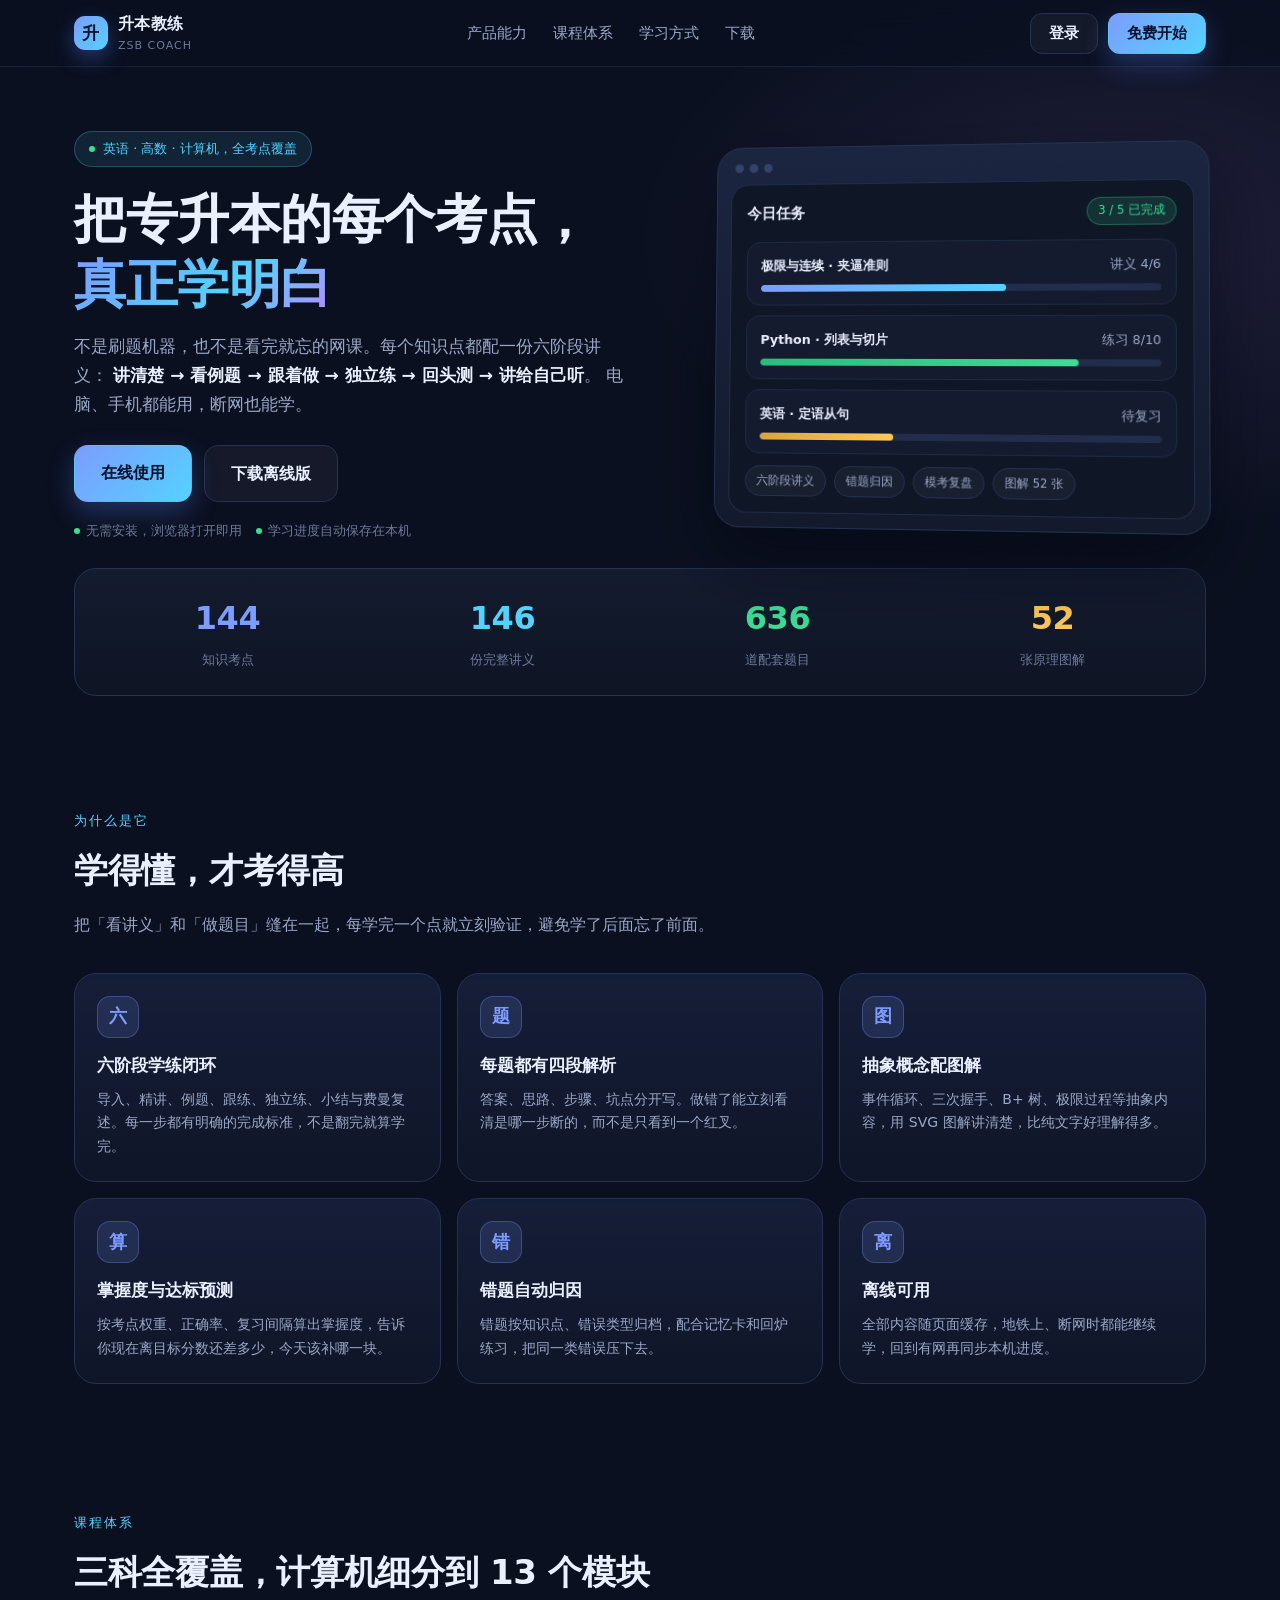
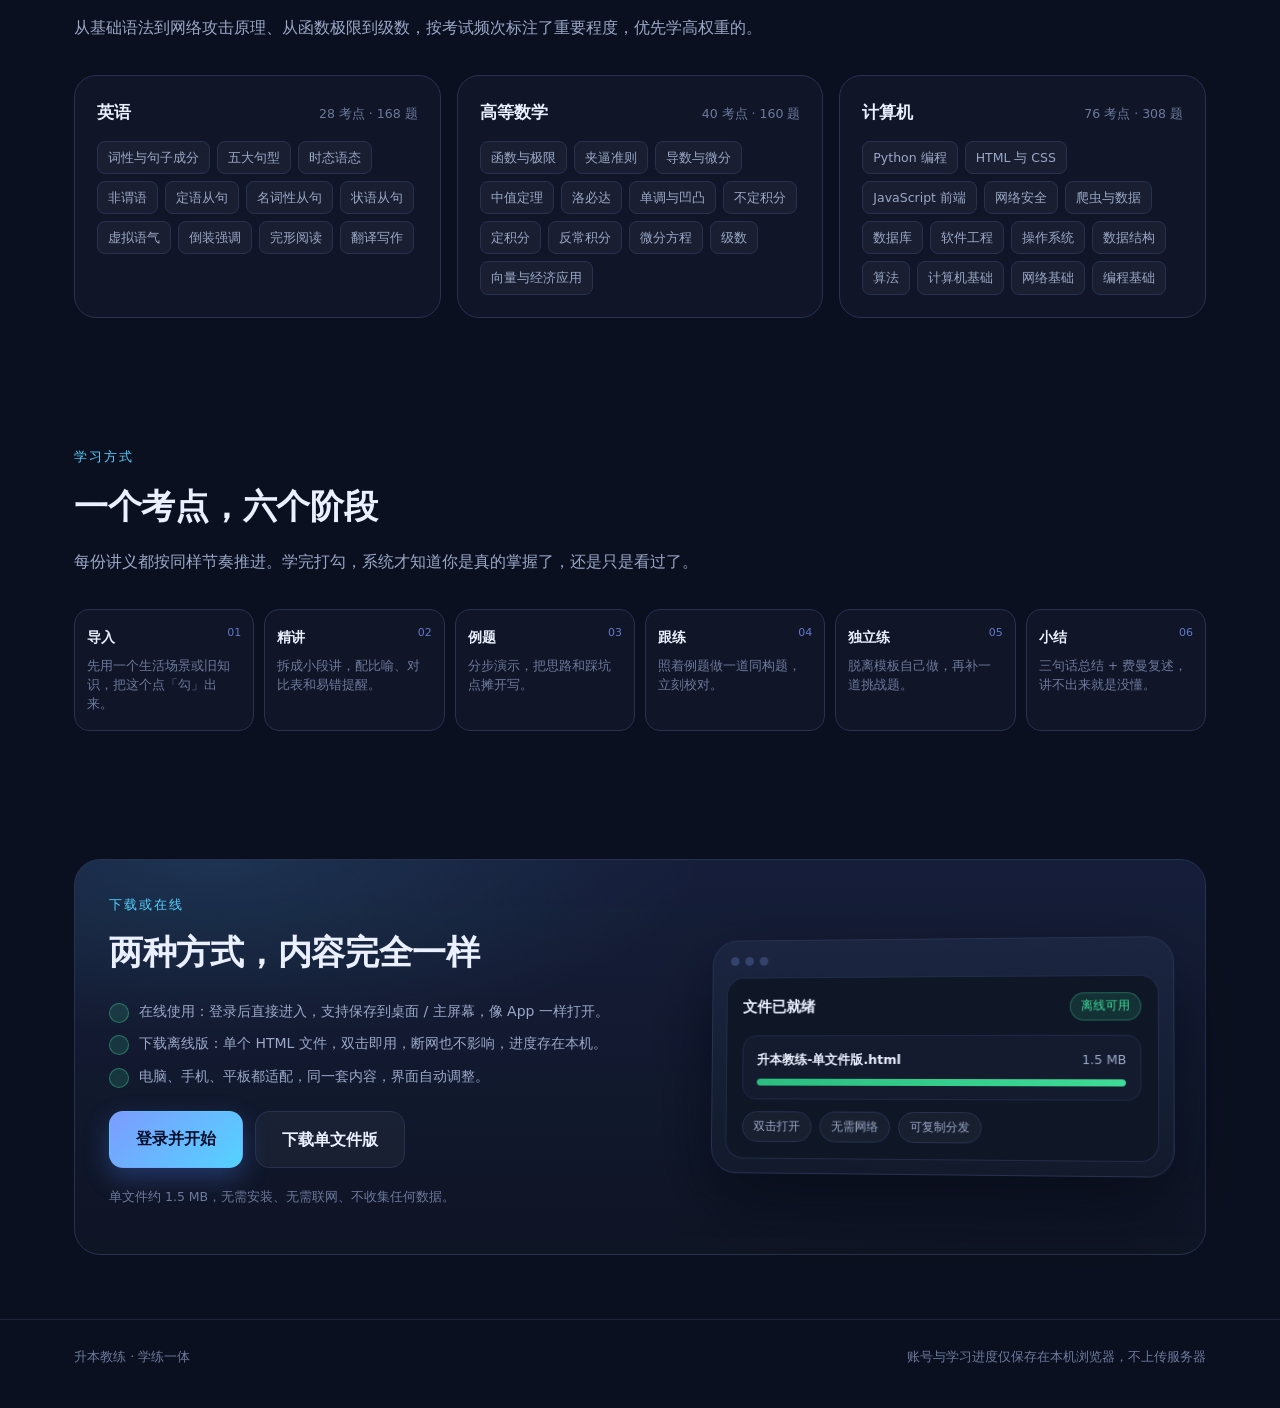
==== index.html @ 7de82401 "fix: 学习数据按账号隔离；下载按钮改为 Blob 下载并带反馈" ====
<!doctype html>
<html lang="zh-CN">
<head>
  <meta charset="utf-8" />
  <meta name="viewport" content="width=device-width, initial-scale=1, viewport-fit=cover" />
  <meta name="theme-color" content="#0b1020" />
  <meta name="description" content="升本教练：专升本学练一体在线学习平台。144 个考点、146 份六阶段讲义、636 道题、52 张图解，支持电脑与手机，可在线使用或下载离线版。" />
  <title>升本教练 · 专升本学练一体</title>
  <link rel="icon" href="icon.svg" type="image/svg+xml" />
  <link rel="apple-touch-icon" href="icon.svg" />
  <style>
    :root {
      --bg: #0b1020;
      --panel: #141b2e;
      --panel-2: #182140;
      --line: #263250;
      --text: #eaf0ff;
      --dim: #9aa8c7;
      --faint: #6c7a9c;
      --accent: #7c9cff;
      --accent-2: #54d2ff;
      --green: #3ddc97;
      --amber: #ffc857;
      --purple: #b28dff;
      --r-lg: 22px;
      --r-md: 15px;
      --r-sm: 10px;
      --font: "PingFang SC", "Microsoft YaHei", "Noto Sans SC", system-ui, -apple-system, sans-serif;
    }
    * { box-sizing: border-box; }
    html, body { margin: 0; padding: 0; }
    body {
      background:
        radial-gradient(1100px 560px at 50% -15%, rgba(84, 132, 255, .20), transparent 70%),
        radial-gradient(700px 420px at 88% 8%, rgba(178, 141, 255, .12), transparent 70%),
        var(--bg);
      color: var(--text);
      font-family: var(--font);
      font-size: 16px;
      line-height: 1.7;
      min-height: 100vh;
      overflow-x: hidden;
      -webkit-font-smoothing: antialiased;
    }
    a { color: inherit; text-decoration: none; }
    button { font-family: inherit; color: inherit; cursor: pointer; }
    ::selection { background: rgba(124, 156, 255, .35); }

    .shell { width: 100%; max-width: 1180px; margin: 0 auto; padding: 0 24px; }

    /* ---------- 导航 ---------- */
    .nav {
      position: sticky; top: 0; z-index: 30;
      backdrop-filter: blur(14px);
      background: rgba(11, 16, 32, .72);
      border-bottom: 1px solid rgba(38, 50, 80, .55);
    }
    .nav-inner { display: flex; align-items: center; justify-content: space-between; height: 66px; gap: 16px; }
    .brand { display: flex; align-items: center; gap: 10px; font-weight: 800; letter-spacing: .3px; }
    .brand-mark {
      width: 34px; height: 34px; border-radius: 11px; display: grid; place-items: center;
      background: linear-gradient(135deg, var(--accent), var(--accent-2));
      color: #06102a; font-weight: 900; font-size: 17px;
      box-shadow: 0 8px 20px rgba(84, 132, 255, .35);
    }
    .brand-text small { display: block; font-size: 11px; color: var(--faint); font-weight: 500; letter-spacing: 1px; }
    .nav-links { display: flex; gap: 26px; font-size: 14.5px; color: var(--dim); }
    .nav-links a:hover { color: var(--text); }
    .nav-actions { display: flex; align-items: center; gap: 10px; }

    .btn {
      display: inline-flex; align-items: center; justify-content: center; gap: 8px;
      border-radius: 12px; border: 1px solid transparent;
      padding: 10px 18px; font-size: 14.5px; font-weight: 600;
      transition: transform .15s ease, box-shadow .2s ease, background .2s ease, border-color .2s ease;
      white-space: nowrap;
    }
    .btn:active { transform: translateY(1px); }
    .btn-primary {
      background: linear-gradient(135deg, var(--accent), var(--accent-2));
      color: #06102a; box-shadow: 0 10px 26px rgba(84, 132, 255, .30);
    }
    .btn-primary:hover { box-shadow: 0 14px 32px rgba(84, 132, 255, .42); }
    .btn-ghost { background: rgba(255, 255, 255, .04); border-color: var(--line); color: var(--text); }
    .btn-ghost:hover { background: rgba(255, 255, 255, .08); border-color: #33436b; }
    .btn-lg { padding: 14px 26px; font-size: 16px; border-radius: 14px; }
    .btn-block { width: 100%; }

    /* ---------- Hero ---------- */
    .hero { padding: 64px 0 40px; }
    .hero-grid {
      display: grid; grid-template-columns: 1.08fr .92fr; gap: 52px; align-items: center;
    }
    .tag {
      display: inline-flex; align-items: center; gap: 8px;
      padding: 6px 14px; border-radius: 999px; font-size: 13px;
      color: var(--accent-2); background: rgba(84, 210, 255, .10);
      border: 1px solid rgba(84, 210, 255, .26);
    }
    h1 {
      margin: 20px 0 16px; font-size: clamp(30px, 4.4vw, 52px); line-height: 1.24;
      letter-spacing: -.5px; font-weight: 900;
    }
    h1 em {
      font-style: normal;
      background: linear-gradient(135deg, var(--accent), var(--accent-2) 60%, var(--purple));
      -webkit-background-clip: text; background-clip: text; color: transparent;
    }
    .lead { margin: 0 0 26px; color: var(--dim); font-size: 17px; max-width: 560px; }
    .lead b { color: var(--text); }
    .hero-cta { display: flex; flex-wrap: wrap; gap: 12px; margin-bottom: 18px; }
    .hero-note { font-size: 13px; color: var(--faint); display: flex; flex-wrap: wrap; gap: 14px; }
    .hero-note span { display: inline-flex; align-items: center; gap: 6px; }
    .dot { width: 6px; height: 6px; border-radius: 50%; background: var(--green); display: inline-block; }

    /* ---------- 设备预览 ---------- */
    .device {
      border-radius: 26px;
      background: linear-gradient(180deg, #1b2540, #131a2c);
      border: 1px solid var(--line);
      padding: 14px; box-shadow: 0 30px 70px rgba(3, 7, 18, .62);
      transform: perspective(1200px) rotateY(-6deg) rotateX(2deg);
    }
    .device-bar { display: flex; gap: 6px; padding: 2px 4px 12px; }
    .device-bar i { width: 9px; height: 9px; border-radius: 50%; background: #33436b; display: block; }
    .device-body {
      background: #0f1626; border-radius: 18px; padding: 16px;
      border: 1px solid rgba(38, 50, 80, .8);
    }
    .mock-head { display: flex; justify-content: space-between; align-items: center; margin-bottom: 14px; }
    .mock-head b { font-size: 15px; }
    .pill {
      font-size: 11.5px; padding: 3px 10px; border-radius: 999px;
      background: rgba(61, 220, 151, .14); color: var(--green);
      border: 1px solid rgba(61, 220, 151, .3);
    }
    .mock-card {
      background: var(--panel); border: 1px solid var(--line-soft, #1e2a45);
      border-radius: 14px; padding: 13px 14px; margin-bottom: 10px;
    }
    .mock-card .row { display: flex; justify-content: space-between; font-size: 12.5px; color: var(--dim); margin-bottom: 8px; }
    .mock-card .row b { color: var(--text); font-size: 13px; }
    .bar { height: 7px; border-radius: 99px; background: rgba(124, 156, 255, .14); overflow: hidden; }
    .bar i { display: block; height: 100%; border-radius: 99px; background: linear-gradient(90deg, var(--accent), var(--accent-2)); }
    .bar.green i { background: linear-gradient(90deg, #2bbd7e, var(--green)); }
    .bar.amber i { background: linear-gradient(90deg, #d9a53c, var(--amber)); }
    .mock-chips { display: flex; gap: 8px; margin-top: 12px; flex-wrap: wrap; }
    .chip {
      font-size: 11.5px; color: var(--dim); padding: 5px 11px; border-radius: 999px;
      background: rgba(255, 255, 255, .04); border: 1px solid var(--line);
    }

    /* ---------- 数据条 ---------- */
    .stats {
      display: grid; grid-template-columns: repeat(4, 1fr); gap: 14px;
      margin: 26px 0 10px; padding: 22px; border-radius: var(--r-lg);
      background: linear-gradient(180deg, rgba(21, 29, 49, .85), rgba(16, 23, 39, .6));
      border: 1px solid var(--line);
    }
    .stat { text-align: center; }
    .stat b { display: block; font-size: clamp(22px, 3vw, 32px); font-weight: 900; letter-spacing: -.5px; }
    .stat span { font-size: 13px; color: var(--faint); }
    .stat:nth-child(1) b { color: var(--accent); }
    .stat:nth-child(2) b { color: var(--accent-2); }
    .stat:nth-child(3) b { color: var(--green); }
    .stat:nth-child(4) b { color: var(--amber); }

    /* ---------- 通用区块 ---------- */
    section.block { padding: 64px 0; }
    .sec-head { max-width: 720px; margin-bottom: 34px; }
    .sec-eyebrow { font-size: 13px; letter-spacing: 2px; color: var(--accent-2); text-transform: uppercase; }
    h2 { margin: 10px 0 12px; font-size: clamp(23px, 3vw, 34px); font-weight: 850; letter-spacing: -.3px; }
    .sec-head p { margin: 0; color: var(--dim); }

    .cards { display: grid; grid-template-columns: repeat(3, 1fr); gap: 16px; }
    .card {
      background: linear-gradient(180deg, rgba(24, 33, 64, .78), rgba(18, 25, 44, .6));
      border: 1px solid var(--line); border-radius: var(--r-lg); padding: 22px;
      transition: transform .18s ease, border-color .18s ease;
    }
    .card:hover { transform: translateY(-3px); border-color: #34456f; }
    .card-ico {
      width: 42px; height: 42px; border-radius: 13px; display: grid; place-items: center;
      margin-bottom: 14px; font-size: 18px; font-weight: 900;
      background: rgba(124, 156, 255, .14); color: var(--accent);
      border: 1px solid rgba(124, 156, 255, .3);
    }
    .card h3 { margin: 0 0 8px; font-size: 16.5px; }
    .card p { margin: 0; font-size: 14px; color: var(--dim); }

    /* ---------- 课程 ---------- */
    .subject-grid { display: grid; grid-template-columns: repeat(3, 1fr); gap: 16px; }
    .subject {
      border: 1px solid var(--line); border-radius: var(--r-lg); padding: 22px;
      background: rgba(20, 27, 46, .62);
    }
    .subject-top { display: flex; align-items: baseline; justify-content: space-between; margin-bottom: 14px; }
    .subject-top h3 { margin: 0; font-size: 17px; }
    .subject-top span { font-size: 12.5px; color: var(--faint); }
    .mods { display: flex; flex-wrap: wrap; gap: 7px; }
    .mod {
      font-size: 12.5px; padding: 5px 10px; border-radius: 8px;
      background: rgba(255, 255, 255, .04); border: 1px solid var(--line); color: var(--dim);
    }

    /* ---------- 六阶段 ---------- */
    .flow { display: grid; grid-template-columns: repeat(6, 1fr); gap: 10px; }
    .step {
      border: 1px solid var(--line); border-radius: var(--r-md); padding: 16px 12px;
      background: rgba(20, 27, 46, .55); position: relative;
    }
    .step b { display: block; font-size: 14px; margin-bottom: 6px; }
    .step span { font-size: 12.5px; color: var(--faint); line-height: 1.55; display: block; }
    .step i {
      position: absolute; top: 14px; right: 12px; font-style: normal;
      font-size: 11px; color: var(--accent); opacity: .75;
    }

    /* ---------- 下载 ---------- */
    .download-box {
      display: grid; grid-template-columns: 1.1fr .9fr; gap: 28px; align-items: center;
      border: 1px solid var(--line); border-radius: 26px; padding: 34px;
      background:
        radial-gradient(700px 260px at 12% 0%, rgba(84, 210, 255, .12), transparent 70%),
        linear-gradient(180deg, rgba(24, 33, 64, .8), rgba(16, 23, 39, .65));
    }
    .download-box h2 { margin-top: 8px; }
    .dl-list { margin: 18px 0 22px; padding: 0; list-style: none; }
    .dl-list li { display: flex; gap: 10px; font-size: 14px; color: var(--dim); margin-bottom: 9px; }
    .dl-list li::before {
      content: ""; flex: 0 0 auto; width: 18px; height: 18px; margin-top: 3px; border-radius: 50%;
      background: rgba(61, 220, 151, .15); border: 1px solid rgba(61, 220, 151, .4);
    }
    .dl-meta { font-size: 12.5px; color: var(--faint); }

    footer {
      border-top: 1px solid rgba(38, 50, 80, .6); padding: 26px 0 40px;
      color: var(--faint); font-size: 13px;
      display: flex; justify-content: space-between; flex-wrap: wrap; gap: 10px;
    }

    /* ---------- 登录弹层 ---------- */
    .modal {
      position: fixed; inset: 0; z-index: 60; display: grid; place-items: center;
      padding: 20px; background: rgba(4, 8, 18, .72); backdrop-filter: blur(6px);
    }
    .modal[hidden] { display: none; }
    .dialog {
      width: 100%; max-width: 400px; border-radius: 22px; padding: 26px;
      background: linear-gradient(180deg, #182140, #121a2e);
      border: 1px solid var(--line); box-shadow: 0 30px 80px rgba(0, 0, 0, .55);
      animation: pop .18s ease-out;
    }
    @keyframes pop { from { transform: translateY(10px) scale(.98); opacity: 0; } }
    .dialog h3 { margin: 0 0 4px; font-size: 19px; }
    .dialog p.sub { margin: 0 0 18px; font-size: 13px; color: var(--faint); }
    .tabs { display: flex; gap: 6px; margin-bottom: 18px; background: rgba(255, 255, 255, .04); padding: 4px; border-radius: 12px; }
    .tabs button {
      flex: 1; border: 0; background: transparent; padding: 9px; border-radius: 9px;
      font-size: 14px; font-weight: 600; color: var(--dim);
    }
    .tabs button.on { background: rgba(124, 156, 255, .18); color: var(--text); }
    .field { margin-bottom: 13px; }
    .field label { display: block; font-size: 12.5px; color: var(--dim); margin-bottom: 6px; }
    .field input {
      width: 100%; padding: 11px 13px; border-radius: 11px; font-size: 14.5px;
      background: rgba(9, 14, 27, .8); border: 1px solid var(--line); color: var(--text);
      outline: none; transition: border-color .15s ease;
    }
    .field input:focus { border-color: var(--accent); }
    .field input::placeholder { color: #4d5a78; }
    .hint { font-size: 12px; color: var(--red, #ff6b7a); min-height: 18px; margin: 2px 0 10px; }
    .hint.ok { color: var(--green); }
    .dialog .close {
      position: absolute; top: 14px; right: 14px; width: 32px; height: 32px;
      border-radius: 50%; border: 1px solid var(--line); background: rgba(255, 255, 255, .04);
      color: var(--dim); font-size: 15px; line-height: 1;
    }
    .dialog-wrap { position: relative; }
    .auth-user { display: flex; align-items: center; gap: 10px; font-size: 14px; color: var(--dim); }
    .avatar {
      width: 32px; height: 32px; border-radius: 50%; display: grid; place-items: center;
      background: linear-gradient(135deg, var(--accent), var(--accent-2));
      color: #06102a; font-weight: 800; font-size: 14px;
    }

    /* ---------- 响应式 ---------- */
    @media (max-width: 980px) {
      .hero-grid { grid-template-columns: 1fr; gap: 36px; }
      .device { transform: none; max-width: 460px; }
      .cards, .subject-grid { grid-template-columns: 1fr 1fr; }
      .flow { grid-template-columns: repeat(3, 1fr); }
      .download-box { grid-template-columns: 1fr; padding: 26px; }
    }
    @media (max-width: 720px) {
      .shell { padding: 0 18px; }
      .nav-links { display: none; }
      .hero { padding: 40px 0 26px; }
      .stats { grid-template-columns: 1fr 1fr; gap: 18px 10px; padding: 18px; }
      .cards, .subject-grid { grid-template-columns: 1fr; }
      .flow { grid-template-columns: 1fr 1fr; }
      .hero-cta .btn { flex: 1 1 100%; }
      footer { flex-direction: column; }
      section.block { padding: 44px 0; }
    }
    @media (prefers-reduced-motion: reduce) {
      * { animation: none !important; transition: none !important; }
    }
  </style>
</head>
<body>

<header class="nav">
  <div class="shell nav-inner">
    <a class="brand" href="./">
      <span class="brand-mark">升</span>
      <span class="brand-text">升本教练<small>ZSB COACH</small></span>
    </a>
    <nav class="nav-links">
      <a href="#features">产品能力</a>
      <a href="#courses">课程体系</a>
      <a href="#flow">学习方式</a>
      <a href="#download">下载</a>
    </nav>
    <div class="nav-actions" id="navActions">
      <button class="btn btn-ghost" type="button" data-open-auth="login">登录</button>
      <button class="btn btn-primary" type="button" data-cta="start">免费开始</button>
    </div>
  </div>
</header>

<main>
  <section class="hero">
    <div class="shell hero-grid">
      <div>
        <span class="tag"><span class="dot"></span>英语 · 高数 · 计算机，全考点覆盖</span>
        <h1>把专升本的每个考点，<br /><em>真正学明白</em></h1>
        <p class="lead">
          不是刷题机器，也不是看完就忘的网课。每个知识点都配一份六阶段讲义：
          <b>讲清楚 → 看例题 → 跟着做 → 独立练 → 回头测 → 讲给自己听</b>。
          电脑、手机都能用，断网也能学。
        </p>
        <div class="hero-cta">
          <button class="btn btn-primary btn-lg" type="button" data-cta="start">在线使用</button>
          <a class="btn btn-ghost btn-lg" href="升本教练-单文件版.html" download data-download="升本教练-单文件版.html">下载离线版</a>
        </div>
        <div class="hero-note">
          <span><i class="dot"></i>无需安装，浏览器打开即用</span>
          <span><i class="dot"></i>学习进度自动保存在本机</span>
        </div>
      </div>

      <div class="device" aria-hidden="true">
        <div class="device-bar"><i></i><i></i><i></i></div>
        <div class="device-body">
          <div class="mock-head">
            <b>今日任务</b>
            <span class="pill">3 / 5 已完成</span>
          </div>
          <div class="mock-card">
            <div class="row"><b>极限与连续 · 夹逼准则</b><span>讲义 4/6</span></div>
            <div class="bar"><i style="width:62%"></i></div>
          </div>
          <div class="mock-card">
            <div class="row"><b>Python · 列表与切片</b><span>练习 8/10</span></div>
            <div class="bar green"><i style="width:80%"></i></div>
          </div>
          <div class="mock-card">
            <div class="row"><b>英语 · 定语从句</b><span>待复习</span></div>
            <div class="bar amber"><i style="width:34%"></i></div>
          </div>
          <div class="mock-chips">
            <span class="chip">六阶段讲义</span>
            <span class="chip">错题归因</span>
            <span class="chip">模考复盘</span>
            <span class="chip">图解 52 张</span>
          </div>
        </div>
      </div>
    </div>

    <div class="shell">
      <div class="stats">
        <div class="stat"><b>144</b><span>知识考点</span></div>
        <div class="stat"><b>146</b><span>份完整讲义</span></div>
        <div class="stat"><b>636</b><span>道配套题目</span></div>
        <div class="stat"><b>52</b><span>张原理图解</span></div>
      </div>
    </div>
  </section>

  <section class="block" id="features">
    <div class="shell">
      <div class="sec-head">
        <div class="sec-eyebrow">为什么是它</div>
        <h2>学得懂，才考得高</h2>
        <p>把「看讲义」和「做题目」缝在一起，每学完一个点就立刻验证，避免学了后面忘了前面。</p>
      </div>
      <div class="cards">
        <article class="card">
          <div class="card-ico">六</div>
          <h3>六阶段学练闭环</h3>
          <p>导入、精讲、例题、跟练、独立练、小结与费曼复述。每一步都有明确的完成标准，不是翻完就算学完。</p>
        </article>
        <article class="card">
          <div class="card-ico">题</div>
          <h3>每题都有四段解析</h3>
          <p>答案、思路、步骤、坑点分开写。做错了能立刻看清是哪一步断的，而不是只看到一个红叉。</p>
        </article>
        <article class="card">
          <div class="card-ico">图</div>
          <h3>抽象概念配图解</h3>
          <p>事件循环、三次握手、B+ 树、极限过程等抽象内容，用 SVG 图解讲清楚，比纯文字好理解得多。</p>
        </article>
        <article class="card">
          <div class="card-ico">算</div>
          <h3>掌握度与达标预测</h3>
          <p>按考点权重、正确率、复习间隔算出掌握度，告诉你现在离目标分数还差多少，今天该补哪一块。</p>
        </article>
        <article class="card">
          <div class="card-ico">错</div>
          <h3>错题自动归因</h3>
          <p>错题按知识点、错误类型归档，配合记忆卡和回炉练习，把同一类错误压下去。</p>
        </article>
        <article class="card">
          <div class="card-ico">离</div>
          <h3>离线可用</h3>
          <p>全部内容随页面缓存，地铁上、断网时都能继续学，回到有网再同步本机进度。</p>
        </article>
      </div>
    </div>
  </section>

  <section class="block" id="courses">
    <div class="shell">
      <div class="sec-head">
        <div class="sec-eyebrow">课程体系</div>
        <h2>三科全覆盖，计算机细分到 13 个模块</h2>
        <p>从基础语法到网络攻击原理、从函数极限到级数，按考试频次标注了重要程度，优先学高权重的。</p>
      </div>
      <div class="subject-grid">
        <article class="subject">
          <div class="subject-top"><h3>英语</h3><span>28 考点 · 168 题</span></div>
          <div class="mods">
            <span class="mod">词性与句子成分</span><span class="mod">五大句型</span>
            <span class="mod">时态语态</span><span class="mod">非谓语</span>
            <span class="mod">定语从句</span><span class="mod">名词性从句</span>
            <span class="mod">状语从句</span><span class="mod">虚拟语气</span>
            <span class="mod">倒装强调</span><span class="mod">完形阅读</span>
            <span class="mod">翻译写作</span>
          </div>
        </article>
        <article class="subject">
          <div class="subject-top"><h3>高等数学</h3><span>40 考点 · 160 题</span></div>
          <div class="mods">
            <span class="mod">函数与极限</span><span class="mod">夹逼准则</span>
            <span class="mod">导数与微分</span><span class="mod">中值定理</span>
            <span class="mod">洛必达</span><span class="mod">单调与凹凸</span>
            <span class="mod">不定积分</span><span class="mod">定积分</span>
            <span class="mod">反常积分</span><span class="mod">微分方程</span>
            <span class="mod">级数</span><span class="mod">向量与经济应用</span>
          </div>
        </article>
        <article class="subject">
          <div class="subject-top"><h3>计算机</h3><span>76 考点 · 308 题</span></div>
          <div class="mods">
            <span class="mod">Python 编程</span><span class="mod">HTML 与 CSS</span>
            <span class="mod">JavaScript 前端</span><span class="mod">网络安全</span>
            <span class="mod">爬虫与数据</span><span class="mod">数据库</span>
            <span class="mod">软件工程</span><span class="mod">操作系统</span>
            <span class="mod">数据结构</span><span class="mod">算法</span>
            <span class="mod">计算机基础</span><span class="mod">网络基础</span>
            <span class="mod">编程基础</span>
          </div>
        </article>
      </div>
    </div>
  </section>

  <section class="block" id="flow">
    <div class="shell">
      <div class="sec-head">
        <div class="sec-eyebrow">学习方式</div>
        <h2>一个考点，六个阶段</h2>
        <p>每份讲义都按同样节奏推进。学完打勾，系统才知道你是真的掌握了，还是只是看过了。</p>
      </div>
      <div class="flow">
        <div class="step"><i>01</i><b>导入</b><span>先用一个生活场景或旧知识，把这个点「勾」出来。</span></div>
        <div class="step"><i>02</i><b>精讲</b><span>拆成小段讲，配比喻、对比表和易错提醒。</span></div>
        <div class="step"><i>03</i><b>例题</b><span>分步演示，把思路和踩坑点摊开写。</span></div>
        <div class="step"><i>04</i><b>跟练</b><span>照着例题做一道同构题，立刻校对。</span></div>
        <div class="step"><i>05</i><b>独立练</b><span>脱离模板自己做，再补一道挑战题。</span></div>
        <div class="step"><i>06</i><b>小结</b><span>三句话总结 + 费曼复述，讲不出来就是没懂。</span></div>
      </div>
    </div>
  </section>

  <section class="block" id="download">
    <div class="shell">
      <div class="download-box">
        <div>
          <div class="sec-eyebrow">下载或在线</div>
          <h2>两种方式，内容完全一样</h2>
          <ul class="dl-list">
            <li>在线使用：登录后直接进入，支持保存到桌面 / 主屏幕，像 App 一样打开。</li>
            <li>下载离线版：单个 HTML 文件，双击即用，断网也不影响，进度存在本机。</li>
            <li>电脑、手机、平板都适配，同一套内容，界面自动调整。</li>
          </ul>
          <div class="hero-cta">
            <button class="btn btn-primary btn-lg" type="button" data-cta="start">登录并开始</button>
            <a class="btn btn-ghost btn-lg" href="升本教练-单文件版.html" download data-download="升本教练-单文件版.html">下载单文件版</a>
          </div>
          <p class="dl-meta">单文件约 1.5 MB，无需安装、无需联网、不收集任何数据。</p>
        </div>
        <div class="device" aria-hidden="true">
          <div class="device-bar"><i></i><i></i><i></i></div>
          <div class="device-body">
            <div class="mock-head"><b>文件已就绪</b><span class="pill">离线可用</span></div>
            <div class="mock-card">
              <div class="row"><b>升本教练-单文件版.html</b><span>1.5 MB</span></div>
              <div class="bar green"><i style="width:100%"></i></div>
            </div>
            <div class="mock-chips">
              <span class="chip">双击打开</span>
              <span class="chip">无需网络</span>
              <span class="chip">可复制分发</span>
            </div>
          </div>
        </div>
      </div>
    </div>
  </section>
</main>

<footer>
  <div class="shell" style="display:flex;justify-content:space-between;flex-wrap:wrap;gap:10px;width:100%">
    <span>升本教练 · 学练一体</span>
    <span>账号与学习进度仅保存在本机浏览器，不上传服务器</span>
  </div>
</footer>

<div class="modal" id="authModal" hidden>
  <div class="dialog dialog-wrap" role="dialog" aria-modal="true" aria-labelledby="authTitle">
    <button class="close" type="button" data-close-auth aria-label="关闭">×</button>
    <h3 id="authTitle">登录升本教练</h3>
    <p class="sub">账号保存在本机浏览器，换设备需要重新注册。</p>
    <div class="tabs">
      <button type="button" data-tab="login" class="on">登录</button>
      <button type="button" data-tab="register">注册</button>
    </div>
    <form id="authForm" autocomplete="off">
      <div class="field">
        <label for="accUser">用户名</label>
        <input id="accUser" name="user" type="text" placeholder="2-16 个字符" maxlength="16" />
      </div>
      <div class="field">
        <label for="accPass">密码</label>
        <input id="accPass" name="pass" type="password" placeholder="至少 6 位" maxlength="32" />
      </div>
      <div class="field" id="confirmWrap" hidden>
        <label for="accPass2">确认密码</label>
        <input id="accPass2" name="pass2" type="password" placeholder="再输入一次" maxlength="32" />
      </div>
      <div class="hint" id="authHint"></div>
      <button class="btn btn-primary btn-block btn-lg" type="submit" id="authSubmit">登录</button>
    </form>
  </div>
</div>

<script>
(function () {
  var ACC_KEY = 'zsb.accounts.v1';
  var SESSION_KEY = 'zsb.session.v1';
  var modal = document.getElementById('authModal');
  var form = document.getElementById('authForm');
  var hint = document.getElementById('authHint');
  var confirmWrap = document.getElementById('confirmWrap');
  var submitBtn = document.getElementById('authSubmit');
  var tabButtons = document.querySelectorAll('[data-tab]');
  var mode = 'login';
  var pendingStart = false;

  function readJSON(key, fallback) {
    try { return JSON.parse(localStorage.getItem(key) || 'null') || fallback; }
    catch (e) { return fallback; }
  }
  function writeJSON(key, value) {
    try { localStorage.setItem(key, JSON.stringify(value)); } catch (e) {}
  }
  function sha(text) {
    if (!window.crypto || !window.crypto.subtle) return Promise.resolve('plain:' + text);
    var buf = new TextEncoder().encode(text);
    return window.crypto.subtle.digest('SHA-256', buf).then(function (d) {
      return Array.prototype.map.call(new Uint8Array(d), function (b) {
        return ('0' + b.toString(16)).slice(-2);
      }).join('');
    });
  }
  function session() { return readJSON(SESSION_KEY, null); }

  function renderNav() {
    var box = document.getElementById('navActions');
    var s = session();
    if (s && s.user) {
      box.innerHTML =
        '<span class="auth-user"><span class="avatar">' + esc(s.user.charAt(0).toUpperCase()) + '</span>' +
        esc(s.user) + '</span>' +
        '<button class="btn btn-ghost" type="button" data-cta="logout">退出</button>' +
        '<button class="btn btn-primary" type="button" data-cta="start">进入学习</button>';
    } else {
      box.innerHTML =
        '<button class="btn btn-ghost" type="button" data-open-auth="login">登录</button>' +
        '<button class="btn btn-primary" type="button" data-cta="start">免费开始</button>';
    }
  }
  function esc(s) {
    return String(s == null ? '' : s).replace(/[&<>"']/g, function (c) {
      return { '&': '&amp;', '<': '&lt;', '>': '&gt;', '"': '&quot;', "'": '&#39;' }[c];
    });
  }

  function setMode(next) {
    mode = next;
    confirmWrap.hidden = next !== 'register';
    submitBtn.textContent = next === 'register' ? '注册并进入' : '登录';
    document.getElementById('authTitle').textContent = next === 'register' ? '创建本机账号' : '登录升本教练';
    tabButtons.forEach(function (b) { b.classList.toggle('on', b.getAttribute('data-tab') === next); });
    hint.textContent = '';
    hint.className = 'hint';
  }

  function openAuth(nextMode, forStart) {
    pendingStart = !!forStart;
    setMode(nextMode || 'login');
    modal.hidden = false;
    setTimeout(function () { document.getElementById('accUser').focus(); }, 30);
  }
  function closeAuth() { modal.hidden = true; pendingStart = false; }

  function startLearning() {
    if (session()) location.href = 'app.html';
    else openAuth('login', true);
  }

  form.addEventListener('submit', function (e) {
    e.preventDefault();
    var user = document.getElementById('accUser').value.trim();
    var pass = document.getElementById('accPass').value;
    var pass2 = document.getElementById('accPass2').value;
    if (user.length < 2) { hint.textContent = '用户名至少 2 个字符'; return; }
    if (pass.length < 6) { hint.textContent = '密码至少 6 位'; return; }
    if (mode === 'register' && pass !== pass2) { hint.textContent = '两次输入的密码不一致'; return; }

    var accounts = readJSON(ACC_KEY, {});
    var key = user.toLowerCase();

    if (mode === 'register') {
      if (accounts[key]) { hint.textContent = '这个用户名已经注册过了，直接登录吧'; return; }
      sha(user + '::' + pass).then(function (hash) {
        accounts[key] = { user: user, hash: hash, at: Date.now() };
        writeJSON(ACC_KEY, accounts);
        writeJSON(SESSION_KEY, { user: user, at: Date.now() });
        hint.className = 'hint ok';
        hint.textContent = '注册成功，正在进入…';
        renderNav();
        setTimeout(function () { closeAuth(); if (pendingStart) location.href = 'app.html'; }, 450);
      });
      return;
    }

    var acc = accounts[key];
    if (!acc) { hint.textContent = '没有找到这个账号，先点上面的「注册」'; return; }
    sha(acc.user + '::' + pass).then(function (hash) {
      if (hash !== acc.hash) { hint.textContent = '密码不正确，再试一次'; return; }
      writeJSON(SESSION_KEY, { user: acc.user, at: Date.now() });
      hint.className = 'hint ok';
      hint.textContent = '登录成功，正在进入…';
      renderNav();
      setTimeout(function () { closeAuth(); if (pendingStart) location.href = 'app.html'; }, 400);
    });
  });

  document.addEventListener('click', function (e) {
    var t = e.target.closest
      ? e.target.closest('[data-open-auth], [data-cta], [data-close-auth], [data-tab]')
      : null;
    if (!t) {
      if (e.target === modal) closeAuth();
      return;
    }
    var openAttr = t.getAttribute('data-open-auth');
    if (openAttr) { openAuth(openAttr, false); return; }
    if (t.hasAttribute('data-close-auth')) { closeAuth(); return; }
    var tab = t.getAttribute('data-tab');
    if (tab) { setMode(tab); return; }
    var cta = t.getAttribute('data-cta');
    if (cta === 'start') startLearning();
    if (cta === 'logout') {
      try { localStorage.removeItem(SESSION_KEY); } catch (err) {}
      renderNav();
    }
  });

  document.addEventListener('keydown', function (e) {
    if (e.key === 'Escape' && !modal.hidden) closeAuth();
  });

  function downloadFile(url, name, link) {
    var label = link.textContent;
    link.textContent = '正在准备…';
    fetch(url, { cache: 'no-cache' }).then(function (r) {
      if (!r.ok) throw new Error('HTTP ' + r.status);
      return r.blob();
    }).then(function (blob) {
      var u = URL.createObjectURL(blob);
      var a = document.createElement('a');
      a.href = u;
      a.download = name;
      document.body.appendChild(a);
      a.click();
      a.remove();
      setTimeout(function () { URL.revokeObjectURL(u); }, 5000);
      link.textContent = '已开始下载';
      setTimeout(function () { link.textContent = label; }, 2600);
    }).catch(function () {
      link.textContent = label;
      window.open(url, '_blank');
    });
  }

  document.addEventListener('click', function (e) {
    var link = e.target.closest ? e.target.closest('a[data-download]') : null;
    if (!link) return;
    e.preventDefault();
    downloadFile(link.getAttribute('href'), link.getAttribute('data-download'), link);
  });

  renderNav();
})();
</script>
</body>
</html>
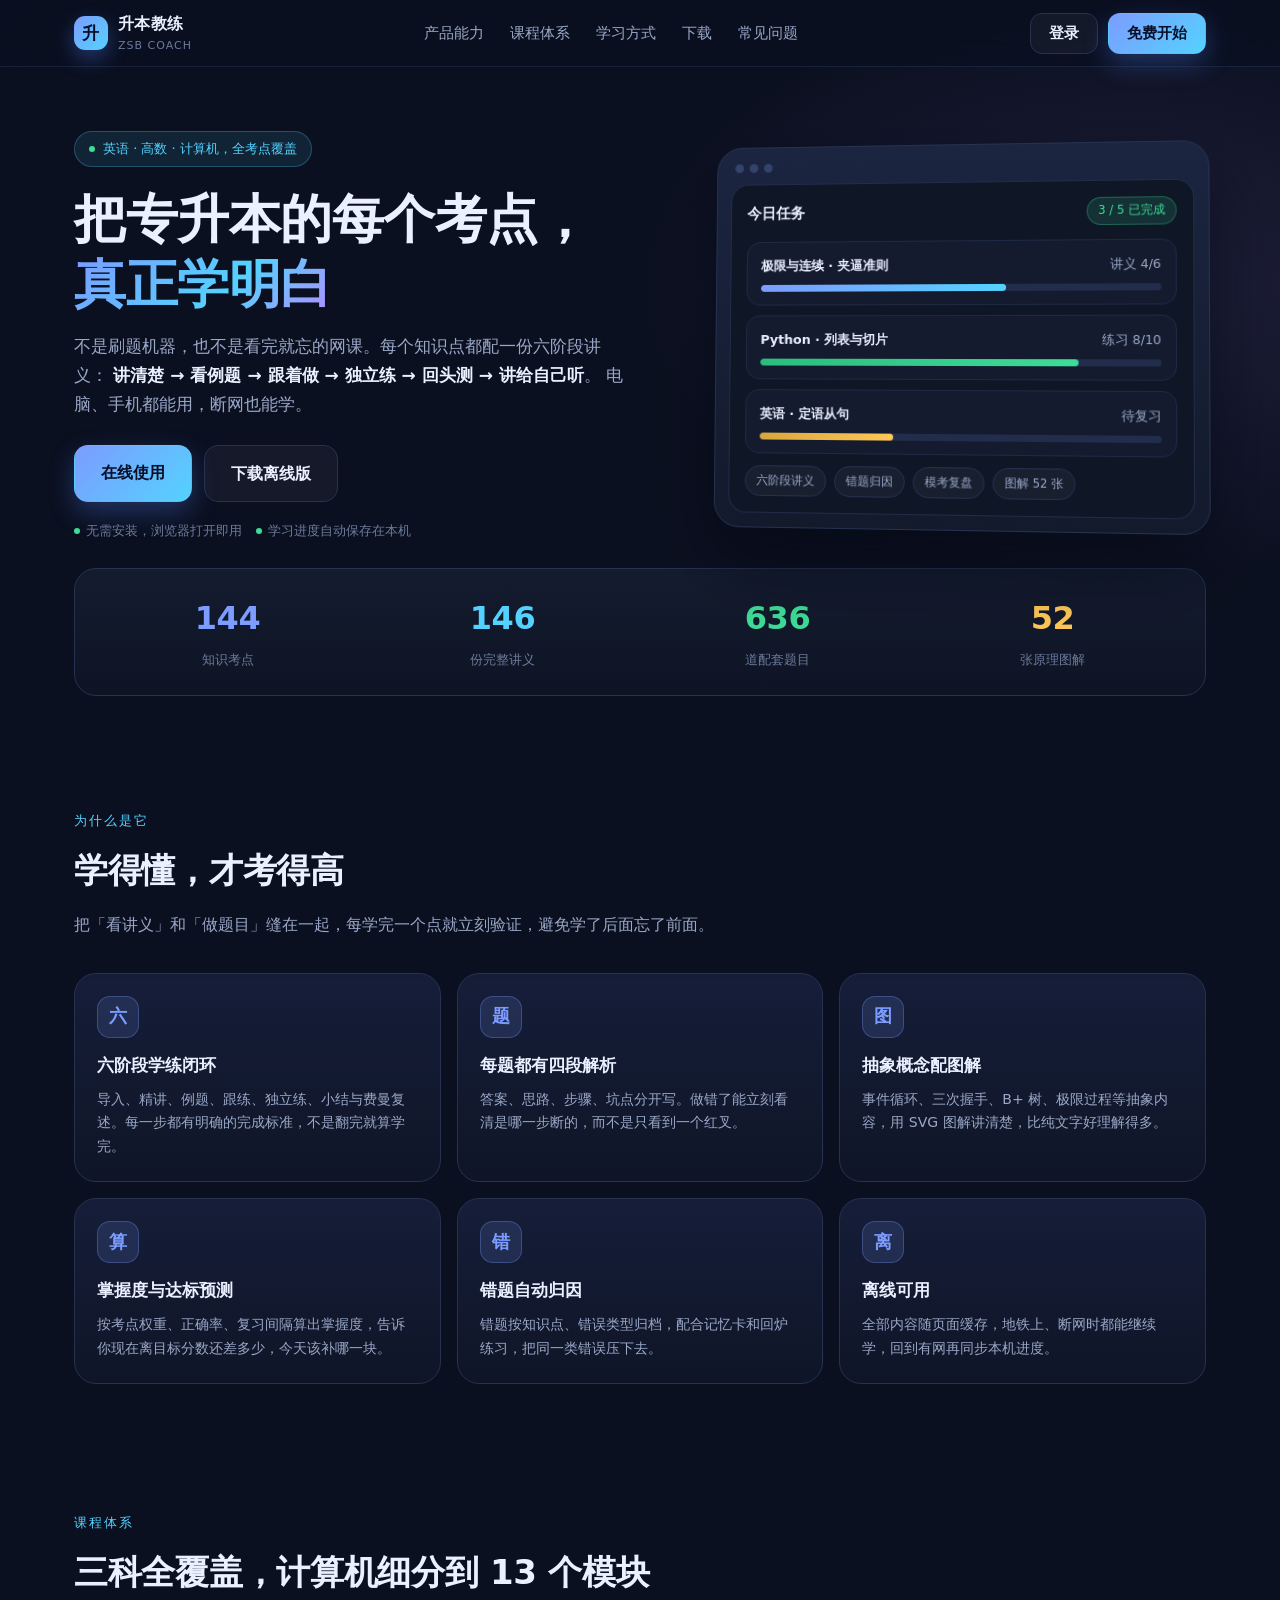
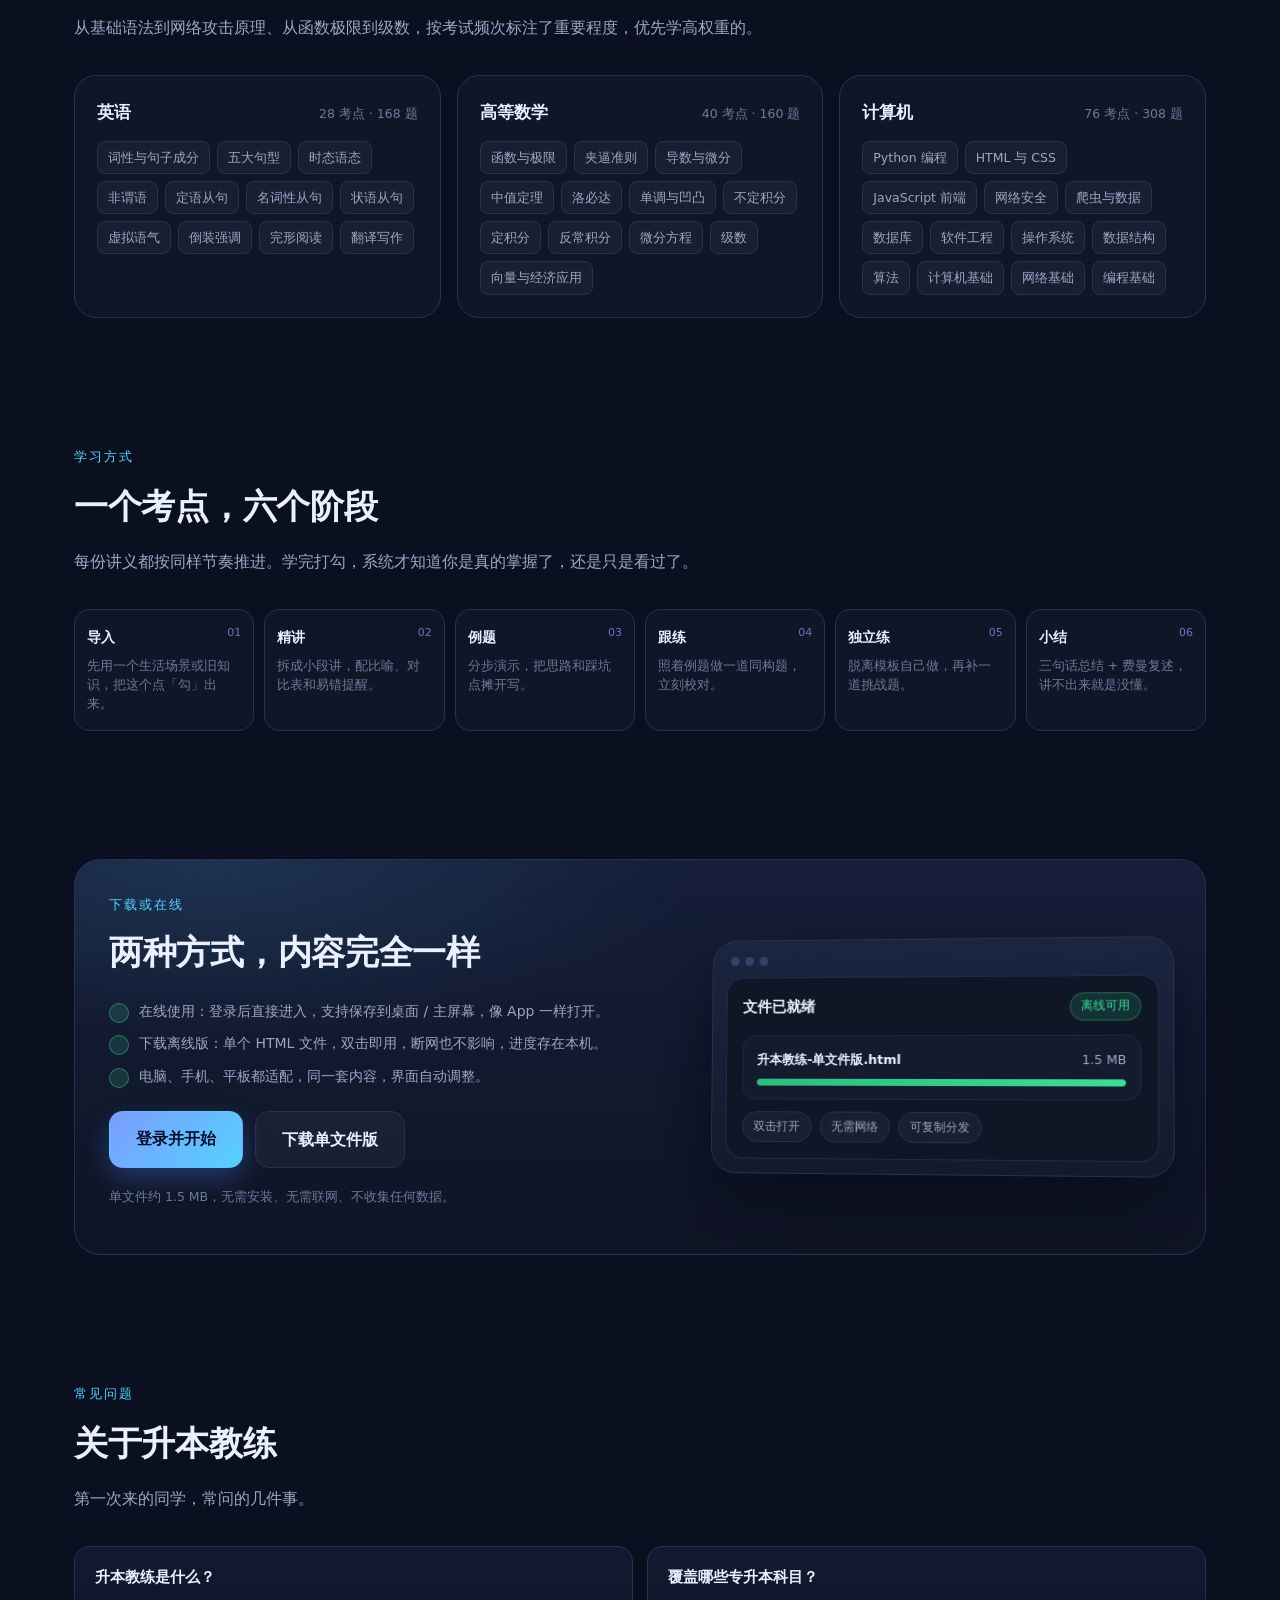
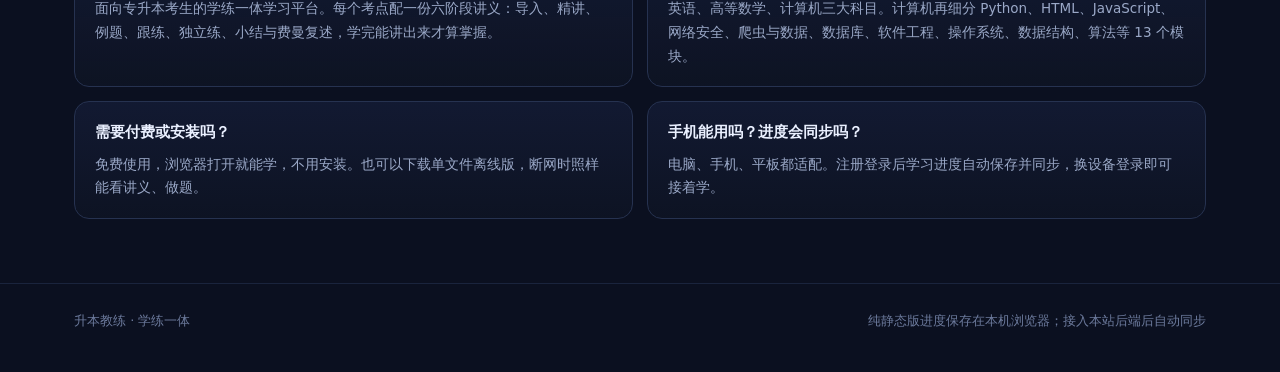
==== commit 45e88a71: "feat: 双版本(开发者/用户) + 后端账号同步 + AI讲题 + SEO" ====
--- a/index.html
+++ b/index.html
@@ -4,8 +4,72 @@
   <meta charset="utf-8" />
   <meta name="viewport" content="width=device-width, initial-scale=1, viewport-fit=cover" />
   <meta name="theme-color" content="#0b1020" />
-  <meta name="description" content="升本教练：专升本学练一体在线学习平台。144 个考点、146 份六阶段讲义、636 道题、52 张图解，支持电脑与手机，可在线使用或下载离线版。" />
-  <title>升本教练 · 专升本学练一体</title>
+  <meta name="description" content="升本教练：专升本学练一体在线学习平台。覆盖专升本英语、高等数学、计算机全部考点，144 个考点、146 份六阶段讲义、636 道题、52 张图解，支持电脑与手机，可在线使用或下载离线版。" />
+  <meta name="keywords" content="专升本,升本教练,专升本考试,统招专升本,专升本英语,专升本高数,专升本高等数学,专升本计算机,专升本刷题,专升本题库,专升本网课,专升本学习平台,专升本备考" />
+  <meta name="robots" content="index,follow,max-image-preview:large" />
+  <link rel="canonical" href="https://qiqiqi2026.github.io/zsb-coach/" />
+  <meta property="og:type" content="website" />
+  <meta property="og:site_name" content="升本教练" />
+  <meta property="og:locale" content="zh_CN" />
+  <meta property="og:title" content="升本教练 · 专升本学练一体在线学习平台" />
+  <meta property="og:description" content="专升本英语、高数、计算机全考点：六阶段讲义 + 题库 + 图解，电脑手机都能用，免费在线学习或下载离线版。" />
+  <meta property="og:url" content="https://qiqiqi2026.github.io/zsb-coach/" />
+  <meta property="og:image" content="https://qiqiqi2026.github.io/zsb-coach/icon.svg" />
+  <meta name="twitter:card" content="summary" />
+  <meta name="twitter:title" content="升本教练 · 专升本学练一体" />
+  <meta name="twitter:description" content="专升本英语、高数、计算机全考点，六阶段讲义 + 题库 + 图解，免费使用。" />
+  <title>升本教练 · 专升本学练一体在线学习平台</title>
+  <script type="application/ld+json">
+  {
+    "@context": "https://schema.org",
+    "@graph": [
+      {
+        "@type": "WebSite",
+        "@id": "https://qiqiqi2026.github.io/zsb-coach/#website",
+        "url": "https://qiqiqi2026.github.io/zsb-coach/",
+        "name": "升本教练",
+        "alternateName": ["专升本学练一体", "专升本学习平台", "升本教练专升本"],
+        "inLanguage": "zh-CN",
+        "description": "面向专升本考生的学练一体学习平台，覆盖英语、高等数学、计算机全部考点。"
+      },
+      {
+        "@type": "EducationalOrganization",
+        "@id": "https://qiqiqi2026.github.io/zsb-coach/#org",
+        "name": "升本教练",
+        "url": "https://qiqiqi2026.github.io/zsb-coach/",
+        "logo": "https://qiqiqi2026.github.io/zsb-coach/icon.svg",
+        "description": "专升本在线学习平台：六阶段讲义、覆盖全部考点的题库与图解，支持在线使用和离线下载。",
+        "knowsAbout": ["专升本", "专升本英语", "专升本高等数学", "专升本计算机基础", "专升本刷题"]
+      },
+      {
+        "@type": "FAQPage",
+        "@id": "https://qiqiqi2026.github.io/zsb-coach/#faq",
+        "mainEntity": [
+          {
+            "@type": "Question",
+            "name": "升本教练是什么？",
+            "acceptedAnswer": { "@type": "Answer", "text": "升本教练是面向专升本考生的学练一体在线学习平台，每个考点配一份六阶段讲义：导入、精讲、例题、跟练、独立练、小结与费曼复述。" }
+          },
+          {
+            "@type": "Question",
+            "name": "覆盖哪些专升本科目和考点？",
+            "acceptedAnswer": { "@type": "Answer", "text": "覆盖专升本英语、高等数学和计算机三大科目，计算机细分为 Python、HTML、JavaScript、网络安全、爬虫与数据、数据库、软件工程、操作系统、数据结构、算法等 13 个模块。" }
+          },
+          {
+            "@type": "Question",
+            "name": "升本教练需要付费或安装吗？",
+            "acceptedAnswer": { "@type": "Answer", "text": "免费使用，浏览器打开即可，不需要安装。也可以下载单文件离线版，断网时照样能学。" }
+          },
+          {
+            "@type": "Question",
+            "name": "手机能用吗？学习进度会同步吗？",
+            "acceptedAnswer": { "@type": "Answer", "text": "电脑、手机、平板都适配。注册登录后学习进度会保存并同步，换设备登录即可继续。" }
+          }
+        ]
+      }
+    ]
+  }
+  </script>
   <link rel="icon" href="icon.svg" type="image/svg+xml" />
   <link rel="apple-touch-icon" href="icon.svg" />
   <style>
@@ -233,6 +297,16 @@
     }
     .dl-meta { font-size: 12.5px; color: var(--faint); }
 
+    /* ---------- 常见问题 ---------- */
+    .faq { display: grid; grid-template-columns: 1fr 1fr; gap: 14px; }
+    .faq-item {
+      border: 1px solid var(--line); border-radius: var(--r-md); padding: 18px 20px;
+      background: linear-gradient(180deg, rgba(24, 33, 64, .55), rgba(16, 23, 39, .45));
+    }
+    .faq-item b { display: block; font-size: 15px; margin-bottom: 7px; }
+    .faq-item p { margin: 0; font-size: 13.5px; line-height: 1.75; color: var(--dim); }
+    @media (max-width: 860px) { .faq { grid-template-columns: 1fr; } }
+
     footer {
       border-top: 1px solid rgba(38, 50, 80, .6); padding: 26px 0 40px;
       color: var(--faint); font-size: 13px;
@@ -307,6 +381,9 @@
       * { animation: none !important; transition: none !important; }
     }
   </style>
+  <script src="js/cloud.config.js"></script>
+  <script src="js/cloud.js"></script>
+  <script src="js/backend.js"></script>
 </head>
 <body>
 
@@ -321,6 +398,7 @@
       <a href="#courses">课程体系</a>
       <a href="#flow">学习方式</a>
       <a href="#download">下载</a>
+      <a href="#faq">常见问题</a>
     </nav>
     <div class="nav-actions" id="navActions">
       <button class="btn btn-ghost" type="button" data-open-auth="login">登录</button>
@@ -346,7 +424,7 @@
         </div>
         <div class="hero-note">
           <span><i class="dot"></i>无需安装，浏览器打开即用</span>
-          <span><i class="dot"></i>学习进度自动保存在本机</span>
+          <span><i class="dot"></i><span id="syncNote">学习进度自动保存在本机</span></span>
         </div>
       </div>
 
@@ -530,12 +608,40 @@
       </div>
     </div>
   </section>
+
+  <section class="block" id="faq">
+    <div class="shell">
+      <div class="sec-head">
+        <div class="sec-eyebrow">常见问题</div>
+        <h2>关于升本教练</h2>
+        <p>第一次来的同学，常问的几件事。</p>
+      </div>
+      <div class="faq">
+        <article class="faq-item">
+          <b>升本教练是什么？</b>
+          <p>面向专升本考生的学练一体学习平台。每个考点配一份六阶段讲义：导入、精讲、例题、跟练、独立练、小结与费曼复述，学完能讲出来才算掌握。</p>
+        </article>
+        <article class="faq-item">
+          <b>覆盖哪些专升本科目？</b>
+          <p>英语、高等数学、计算机三大科目。计算机再细分 Python、HTML、JavaScript、网络安全、爬虫与数据、数据库、软件工程、操作系统、数据结构、算法等 13 个模块。</p>
+        </article>
+        <article class="faq-item">
+          <b>需要付费或安装吗？</b>
+          <p>免费使用，浏览器打开就能学，不用安装。也可以下载单文件离线版，断网时照样能看讲义、做题。</p>
+        </article>
+        <article class="faq-item">
+          <b>手机能用吗？进度会同步吗？</b>
+          <p>电脑、手机、平板都适配。注册登录后学习进度自动保存并同步，换设备登录即可接着学。</p>
+        </article>
+      </div>
+    </div>
+  </section>
 </main>
 
 <footer>
   <div class="shell" style="display:flex;justify-content:space-between;flex-wrap:wrap;gap:10px;width:100%">
     <span>升本教练 · 学练一体</span>
-    <span>账号与学习进度仅保存在本机浏览器，不上传服务器</span>
+    <span id="footNote">纯静态版进度保存在本机浏览器；接入本站后端后自动同步</span>
   </div>
 </footer>
 
@@ -543,12 +649,16 @@
   <div class="dialog dialog-wrap" role="dialog" aria-modal="true" aria-labelledby="authTitle">
     <button class="close" type="button" data-close-auth aria-label="关闭">×</button>
     <h3 id="authTitle">登录升本教练</h3>
-    <p class="sub">账号保存在本机浏览器，换设备需要重新注册。</p>
+    <p class="sub" id="authSub">账号保存在本机浏览器，换设备需要重新注册。</p>
     <div class="tabs">
       <button type="button" data-tab="login" class="on">登录</button>
       <button type="button" data-tab="register">注册</button>
     </div>
     <form id="authForm" autocomplete="off">
+      <div class="field" id="emailWrap" hidden>
+        <label for="accEmail">邮箱</label>
+        <input id="accEmail" name="email" type="email" placeholder="用于登录与跨设备同步" maxlength="80" />
+      </div>
       <div class="field">
         <label for="accUser">用户名</label>
         <input id="accUser" name="user" type="text" placeholder="2-16 个字符" maxlength="16" />
@@ -579,6 +689,40 @@
   var tabButtons = document.querySelectorAll('[data-tab]');
   var mode = 'login';
   var pendingStart = false;
+  var cloud = window.ZSB && window.ZSB.cloud;
+  var cloudOn = !!(cloud && cloud.enabled);
+  var backend = window.ZSB && window.ZSB.backend;
+  var backendOn = false;
+  var emailWrap = document.getElementById('emailWrap');
+
+  if (cloudOn) {
+    var syncNote = document.getElementById('syncNote');
+    var footNote = document.getElementById('footNote');
+    if (syncNote) syncNote.textContent = '登录后进度云端同步，换设备接着学';
+    if (footNote) footNote.textContent = '注册后账号与学习进度保存在云端，电脑手机自动同步；离线单文件版只存本机';
+  }
+
+  /* 本站后端可用时：注册 / 登录都走后端，开发者后台能立刻看到 */
+  if (backend) {
+    if (backend.session() && !session()) {
+      var bu = backend.user();
+      if (bu) writeJSON(SESSION_KEY, {
+        user: bu.username || (bu.email || '').split('@')[0],
+        at: Date.now()
+      });
+    }
+    backend.probe().then(function (ok) {
+      backendOn = !!ok;
+      if (!backendOn) return;
+      emailWrap.hidden = false;
+      var f = document.getElementById('footNote');
+      var n = document.getElementById('syncNote');
+      if (f) f.textContent = '账号与学习进度保存在本站后端，开发者后台可实时查看；换设备登录即可继续';
+      if (n) n.textContent = '登录后进度同步到本站后端，换设备接着学';
+      setMode(mode);
+      renderNav();
+    });
+  }
 
   function readJSON(key, fallback) {
     try { return JSON.parse(localStorage.getItem(key) || 'null') || fallback; }
@@ -622,8 +766,16 @@
   function setMode(next) {
     mode = next;
     confirmWrap.hidden = next !== 'register';
+    emailWrap.hidden = !cloudOn && !backendOn;
     submitBtn.textContent = next === 'register' ? '注册并进入' : '登录';
-    document.getElementById('authTitle').textContent = next === 'register' ? '创建本机账号' : '登录升本教练';
+    document.getElementById('authTitle').textContent = next === 'register'
+      ? (cloudOn ? '创建云端账号' : backendOn ? '创建本站账号' : '创建本机账号')
+      : '登录升本教练';
+    document.getElementById('authSub').textContent = cloudOn
+      ? '账号由云端校验，登录后学习进度会跨设备同步。'
+      : backendOn
+        ? '账号保存在本站后端，注册后开发者后台会立刻显示，学习进度自动同步。'
+        : '账号保存在本机浏览器，换设备需要重新注册。';
     tabButtons.forEach(function (b) { b.classList.toggle('on', b.getAttribute('data-tab') === next); });
     hint.textContent = '';
     hint.className = 'hint';
@@ -638,8 +790,18 @@
   function closeAuth() { modal.hidden = true; pendingStart = false; }
 
   function startLearning() {
-    if (session()) location.href = 'app.html';
+    if (backend && backend.isAdmin && backend.isAdmin()) location.href = 'admin.html';
+    else if (session()) location.href = 'app.html';
     else openAuth('login', true);
+  }
+
+  function finishLogin(name, target) {
+    target = target || 'app.html';
+    writeJSON(SESSION_KEY, { user: name, at: Date.now() });
+    hint.className = 'hint ok';
+    hint.textContent = '登录成功，正在进入' + (target === 'admin.html' ? '开发者版本' : '学习端') + '…';
+    renderNav();
+    setTimeout(function () { closeAuth(); location.href = target; }, 450);
   }
 
   form.addEventListener('submit', function (e) {
@@ -647,6 +809,57 @@
     var user = document.getElementById('accUser').value.trim();
     var pass = document.getElementById('accPass').value;
     var pass2 = document.getElementById('accPass2').value;
+    var email = document.getElementById('accEmail').value.trim();
+
+    if (cloudOn) {
+      if (!/^[^\s@]+@[^\s@]+\.[^\s@]+$/.test(email)) { hint.textContent = '请输入有效邮箱'; return; }
+      if (mode === 'register' && user.length < 2) { hint.textContent = '用户名至少 2 个字符'; return; }
+      if (pass.length < 6) { hint.textContent = '密码至少 6 位'; return; }
+      if (mode === 'register' && pass !== pass2) { hint.textContent = '两次输入的密码不一致'; return; }
+      hint.className = 'hint';
+      hint.textContent = '正在连接云端…';
+      var action = mode === 'register' ? cloud.signUp(email, pass, user) : cloud.signIn(email, pass);
+      action.then(function (r) {
+        finishLogin((r && r.name) || user || email.split('@')[0]);
+      }).catch(function (err) {
+        hint.className = 'hint';
+        hint.textContent = '失败：' + (err && err.message ? err.message : '网络异常，稍后再试');
+      });
+      return;
+    }
+
+    if (backendOn) {
+      if (mode === 'register') {
+        if (!/^[^\s@]+@[^\s@]+\.[^\s@]+$/.test(email)) { hint.textContent = '请填写有效邮箱（用于找回账号）'; return; }
+        if (user.length < 2) { hint.textContent = '用户名至少 2 个字符'; return; }
+        if (pass.length < 6) { hint.textContent = '密码至少 6 位'; return; }
+        if (pass !== pass2) { hint.textContent = '两次输入的密码不一致'; return; }
+        hint.className = 'hint';
+        hint.textContent = '正在注册到本站后端…';
+        backend.signUp(email, pass, user).then(function (r) {
+          var target = (r && r.is_admin) ? 'admin.html' : 'app.html';
+          finishLogin((r && r.name) || user, target);
+        }).catch(function (err) {
+          hint.className = 'hint';
+          hint.textContent = '注册失败：' + (err && err.message ? err.message : '网络异常，稍后再试');
+        });
+        return;
+      }
+      var account = email || user;
+      if (!account) { hint.textContent = '请输入用户名或邮箱'; return; }
+      if (!pass) { hint.textContent = '请输入密码'; return; }
+      hint.className = 'hint';
+      hint.textContent = '正在登录…';
+      backend.signIn(account, pass).then(function (r) {
+        var target = (r && r.is_admin) ? 'admin.html' : 'app.html';
+        finishLogin((r && r.name) || account, target);
+      }).catch(function (err) {
+        hint.className = 'hint';
+        hint.textContent = '登录失败：' + (err && err.message ? err.message : '网络异常，稍后再试');
+      });
+      return;
+    }
+
     if (user.length < 2) { hint.textContent = '用户名至少 2 个字符'; return; }
     if (pass.length < 6) { hint.textContent = '密码至少 6 位'; return; }
     if (mode === 'register' && pass !== pass2) { hint.textContent = '两次输入的密码不一致'; return; }
@@ -659,11 +872,7 @@
       sha(user + '::' + pass).then(function (hash) {
         accounts[key] = { user: user, hash: hash, at: Date.now() };
         writeJSON(ACC_KEY, accounts);
-        writeJSON(SESSION_KEY, { user: user, at: Date.now() });
-        hint.className = 'hint ok';
-        hint.textContent = '注册成功，正在进入…';
-        renderNav();
-        setTimeout(function () { closeAuth(); if (pendingStart) location.href = 'app.html'; }, 450);
+        finishLogin(user);
       });
       return;
     }
@@ -672,11 +881,7 @@
     if (!acc) { hint.textContent = '没有找到这个账号，先点上面的「注册」'; return; }
     sha(acc.user + '::' + pass).then(function (hash) {
       if (hash !== acc.hash) { hint.textContent = '密码不正确，再试一次'; return; }
-      writeJSON(SESSION_KEY, { user: acc.user, at: Date.now() });
-      hint.className = 'hint ok';
-      hint.textContent = '登录成功，正在进入…';
-      renderNav();
-      setTimeout(function () { closeAuth(); if (pendingStart) location.href = 'app.html'; }, 400);
+      finishLogin(acc.user);
     });
   });
 
@@ -696,6 +901,8 @@
     var cta = t.getAttribute('data-cta');
     if (cta === 'start') startLearning();
     if (cta === 'logout') {
+      if (cloudOn) cloud.signOut();
+      if (backend) backend.signOut();
       try { localStorage.removeItem(SESSION_KEY); } catch (err) {}
       renderNav();
     }
@@ -735,6 +942,11 @@
     downloadFile(link.getAttribute('href'), link.getAttribute('data-download'), link);
   });
 
+  if (cloudOn && cloud.user() && !session()) {
+    var cu = cloud.user();
+    writeJSON(SESSION_KEY, { user: cu.name || (cu.email || '').split('@')[0], at: Date.now() });
+  }
+
   renderNav();
 })();
 </script>
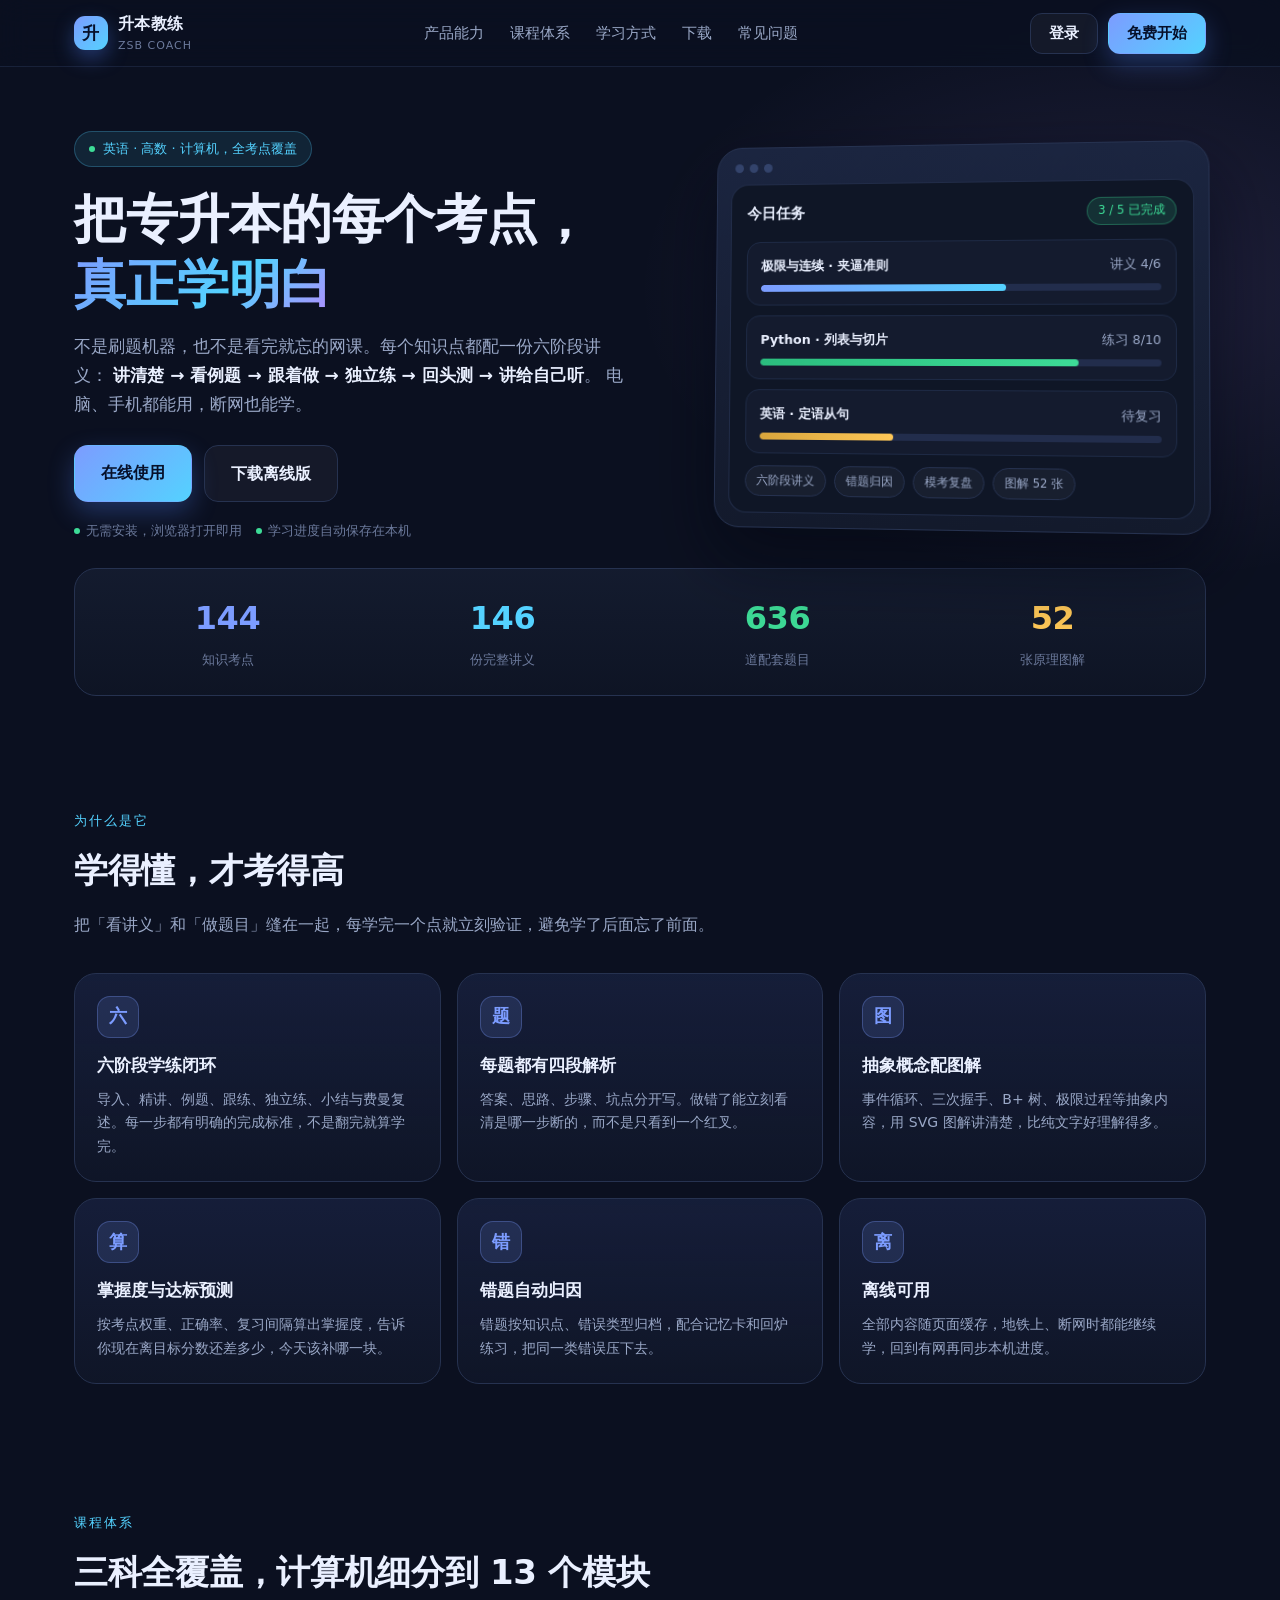
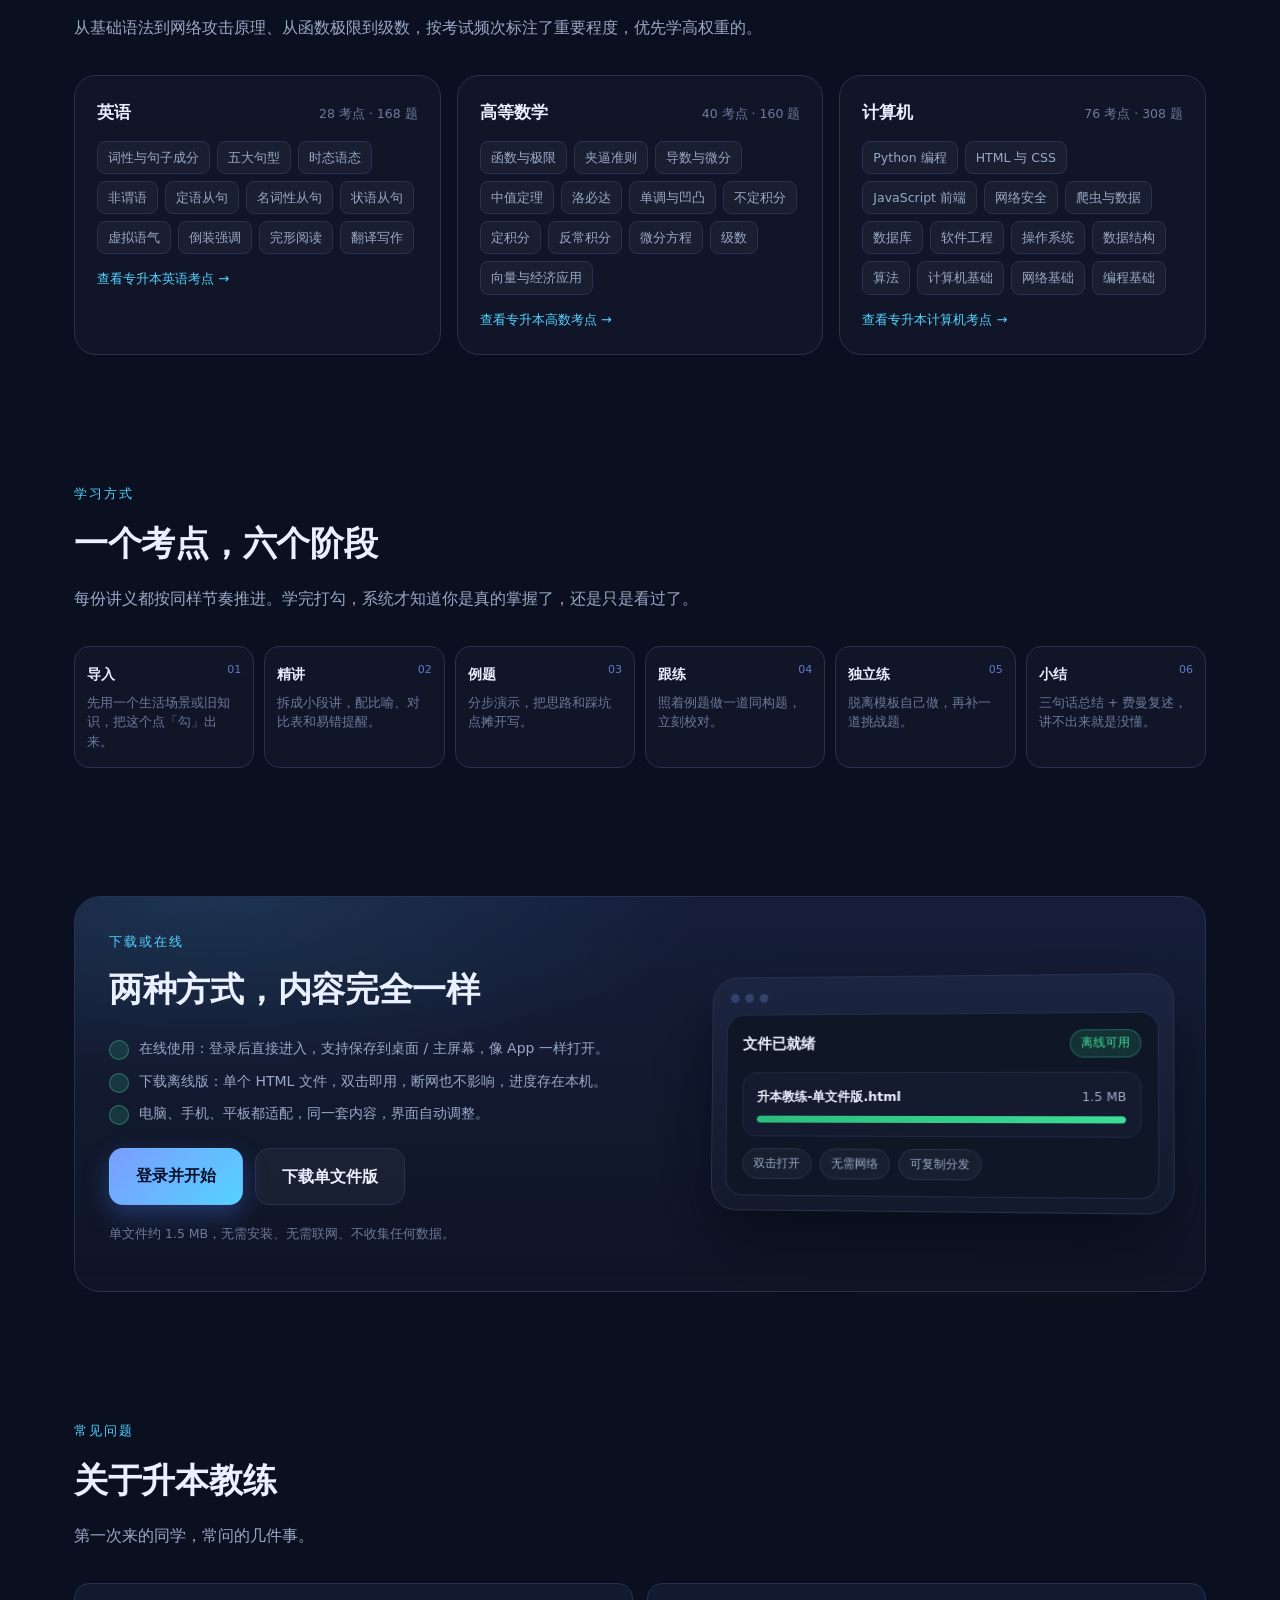
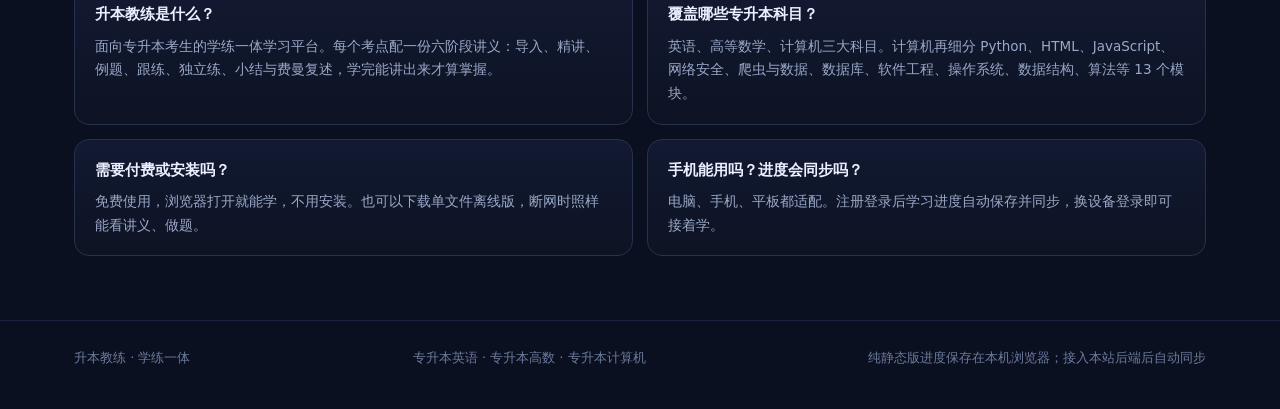
==== commit f301f4b2: "feat: 新增专升本英语/高数/计算机专题落地页、站点地图与课程结构化数据" ====
--- a/index.html
+++ b/index.html
@@ -66,6 +66,30 @@
             "acceptedAnswer": { "@type": "Answer", "text": "电脑、手机、平板都适配。注册登录后学习进度会保存并同步，换设备登录即可继续。" }
           }
         ]
+      },
+      {
+        "@type": "Course",
+        "name": "专升本英语全考点课程",
+        "description": "覆盖专升本英语语法、词汇、阅读、翻译、写作 28 个考点，配六阶段讲义与配套练习。",
+        "inLanguage": "zh-CN",
+        "url": "https://qiqiqi2026.github.io/zsb-coach/english.html",
+        "provider": { "@type": "EducationalOrganization", "name": "升本教练" }
+      },
+      {
+        "@type": "Course",
+        "name": "专升本高等数学全考点课程",
+        "description": "覆盖函数极限、导数与微分、中值定理、积分、微分方程、级数等 40 个考点。",
+        "inLanguage": "zh-CN",
+        "url": "https://qiqiqi2026.github.io/zsb-coach/math.html",
+        "provider": { "@type": "EducationalOrganization", "name": "升本教练" }
+      },
+      {
+        "@type": "Course",
+        "name": "专升本计算机全考点课程",
+        "description": "覆盖计算机基础、Python、前端、网络安全、数据库、操作系统、数据结构与算法等 13 个模块 76 个考点。",
+        "inLanguage": "zh-CN",
+        "url": "https://qiqiqi2026.github.io/zsb-coach/computer.html",
+        "provider": { "@type": "EducationalOrganization", "name": "升本教练" }
       }
     ]
   }
@@ -266,6 +290,8 @@
       font-size: 12.5px; padding: 5px 10px; border-radius: 8px;
       background: rgba(255, 255, 255, .04); border: 1px solid var(--line); color: var(--dim);
     }
+    .subject-more { display: inline-block; margin-top: 14px; font-size: 13px; color: var(--accent-2); }
+    .subject-more:hover { text-decoration: underline; }
 
     /* ---------- 六阶段 ---------- */
     .flow { display: grid; grid-template-columns: repeat(6, 1fr); gap: 10px; }
@@ -527,6 +553,7 @@
             <span class="mod">倒装强调</span><span class="mod">完形阅读</span>
             <span class="mod">翻译写作</span>
           </div>
+          <a class="subject-more" href="english.html">查看专升本英语考点 →</a>
         </article>
         <article class="subject">
           <div class="subject-top"><h3>高等数学</h3><span>40 考点 · 160 题</span></div>
@@ -538,6 +565,7 @@
             <span class="mod">反常积分</span><span class="mod">微分方程</span>
             <span class="mod">级数</span><span class="mod">向量与经济应用</span>
           </div>
+          <a class="subject-more" href="math.html">查看专升本高数考点 →</a>
         </article>
         <article class="subject">
           <div class="subject-top"><h3>计算机</h3><span>76 考点 · 308 题</span></div>
@@ -550,6 +578,7 @@
             <span class="mod">计算机基础</span><span class="mod">网络基础</span>
             <span class="mod">编程基础</span>
           </div>
+          <a class="subject-more" href="computer.html">查看专升本计算机考点 →</a>
         </article>
       </div>
     </div>
@@ -641,6 +670,7 @@
 <footer>
   <div class="shell" style="display:flex;justify-content:space-between;flex-wrap:wrap;gap:10px;width:100%">
     <span>升本教练 · 学练一体</span>
+    <span><a href="english.html">专升本英语</a> · <a href="math.html">专升本高数</a> · <a href="computer.html">专升本计算机</a></span>
     <span id="footNote">纯静态版进度保存在本机浏览器；接入本站后端后自动同步</span>
   </div>
 </footer>
@@ -720,7 +750,8 @@
       if (f) f.textContent = '账号与学习进度保存在本站后端，开发者后台可实时查看；换设备登录即可继续';
       if (n) n.textContent = '登录后进度同步到本站后端，换设备接着学';
       setMode(mode);
-      renderNav();
+      var p = backend.refreshRole ? backend.refreshRole() : null;
+      if (p && p.then) p.then(renderNav); else renderNav();
     });
   }
 
@@ -746,9 +777,10 @@
     var box = document.getElementById('navActions');
     var s = session();
     if (s && s.user) {
+      var devNow = !!(backend && backend.isAdmin && backend.isAdmin());
       box.innerHTML =
         '<span class="auth-user"><span class="avatar">' + esc(s.user.charAt(0).toUpperCase()) + '</span>' +
-        esc(s.user) + '</span>' +
+        esc(s.user) + (devNow ? ' · 开发者' : '') + '</span>' +
         '<button class="btn btn-ghost" type="button" data-cta="logout">退出</button>' +
         '<button class="btn btn-primary" type="button" data-cta="start">进入学习</button>';
     } else {
@@ -789,19 +821,18 @@
   }
   function closeAuth() { modal.hidden = true; pendingStart = false; }
 
+  /* 开发者与普通用户都进学习端；开发者只是多一个后台入口 */
   function startLearning() {
-    if (backend && backend.isAdmin && backend.isAdmin()) location.href = 'admin.html';
-    else if (session()) location.href = 'app.html';
+    if (session()) location.href = 'app.html';
     else openAuth('login', true);
   }
 
-  function finishLogin(name, target) {
-    target = target || 'app.html';
+  function finishLogin(name) {
     writeJSON(SESSION_KEY, { user: name, at: Date.now() });
     hint.className = 'hint ok';
-    hint.textContent = '登录成功，正在进入' + (target === 'admin.html' ? '开发者版本' : '学习端') + '…';
+    hint.textContent = '登录成功，正在进入学习端…';
     renderNav();
-    setTimeout(function () { closeAuth(); location.href = target; }, 450);
+    setTimeout(function () { closeAuth(); location.href = 'app.html'; }, 450);
   }
 
   form.addEventListener('submit', function (e) {
@@ -837,8 +868,7 @@
         hint.className = 'hint';
         hint.textContent = '正在注册到本站后端…';
         backend.signUp(email, pass, user).then(function (r) {
-          var target = (r && r.is_admin) ? 'admin.html' : 'app.html';
-          finishLogin((r && r.name) || user, target);
+          finishLogin((r && r.name) || user);
         }).catch(function (err) {
           hint.className = 'hint';
           hint.textContent = '注册失败：' + (err && err.message ? err.message : '网络异常，稍后再试');
@@ -851,8 +881,7 @@
       hint.className = 'hint';
       hint.textContent = '正在登录…';
       backend.signIn(account, pass).then(function (r) {
-        var target = (r && r.is_admin) ? 'admin.html' : 'app.html';
-        finishLogin((r && r.name) || account, target);
+        finishLogin((r && r.name) || account);
       }).catch(function (err) {
         hint.className = 'hint';
         hint.textContent = '登录失败：' + (err && err.message ? err.message : '网络异常，稍后再试');
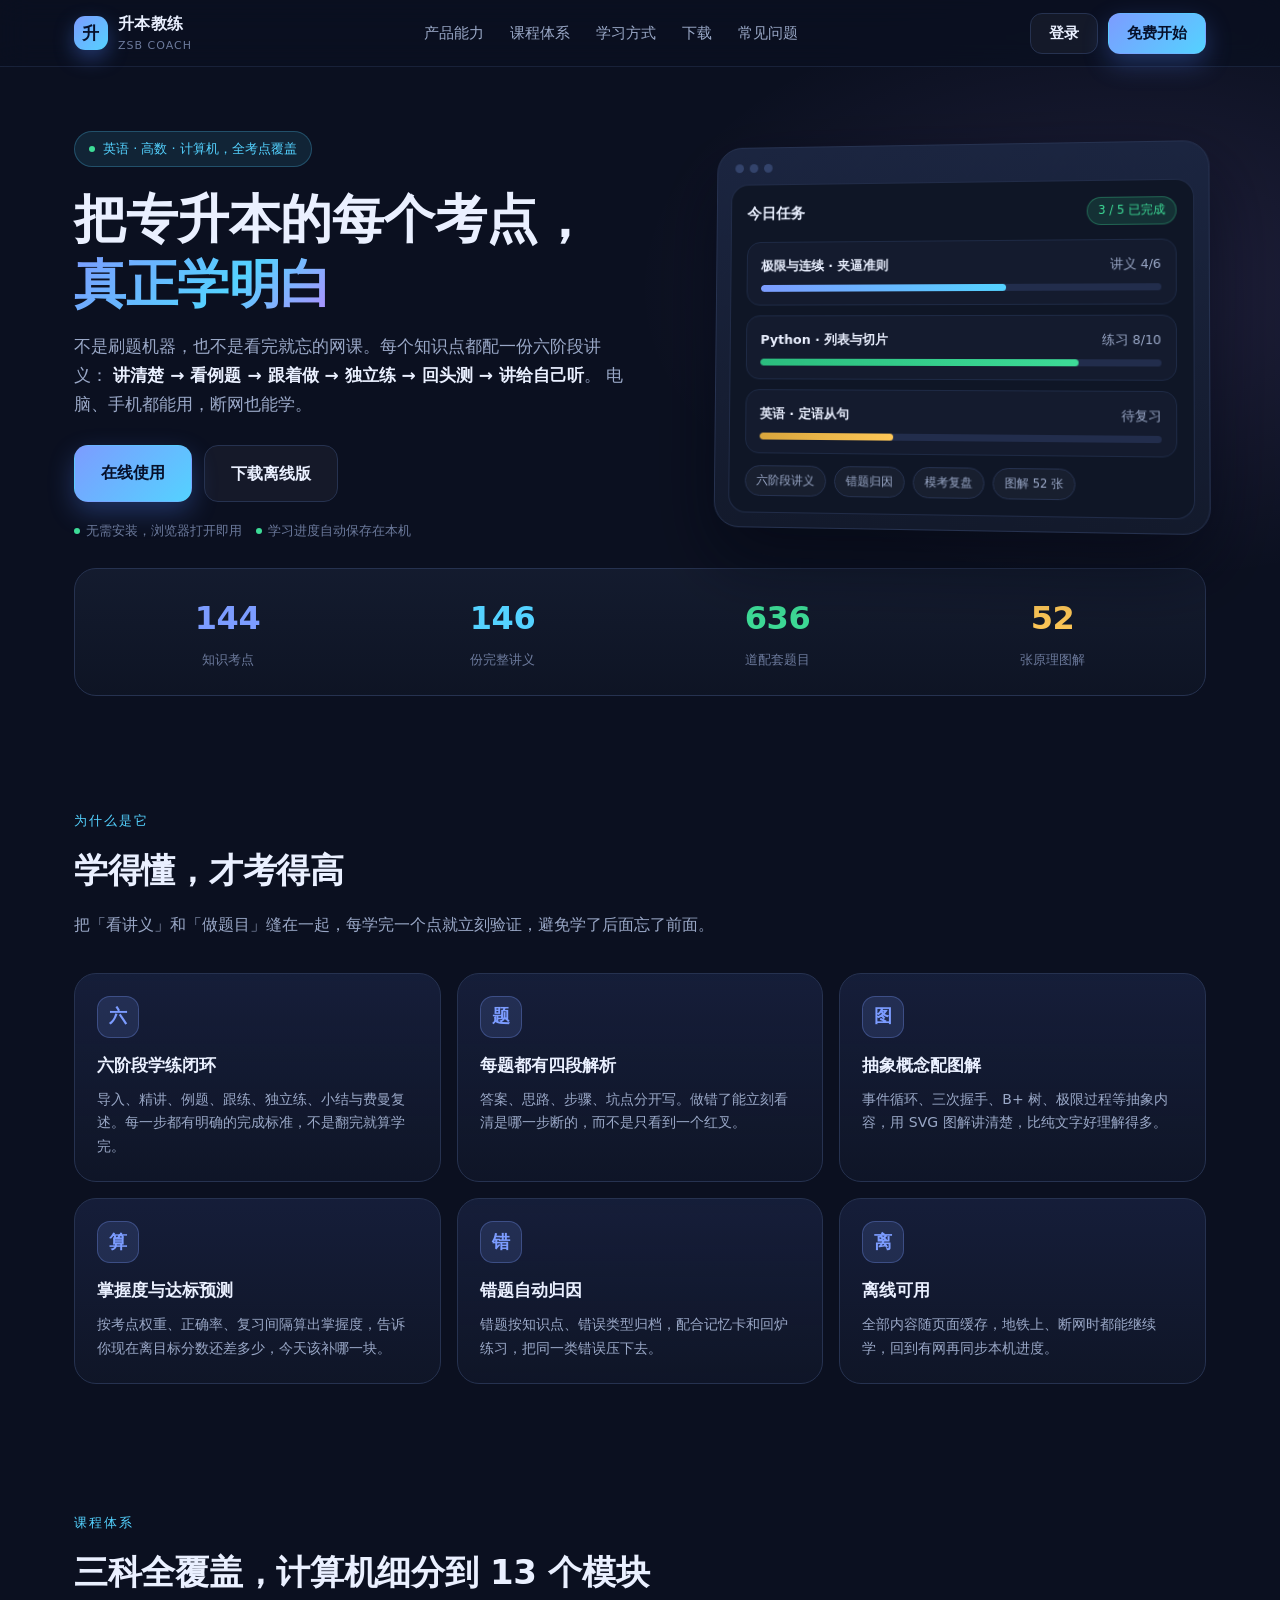
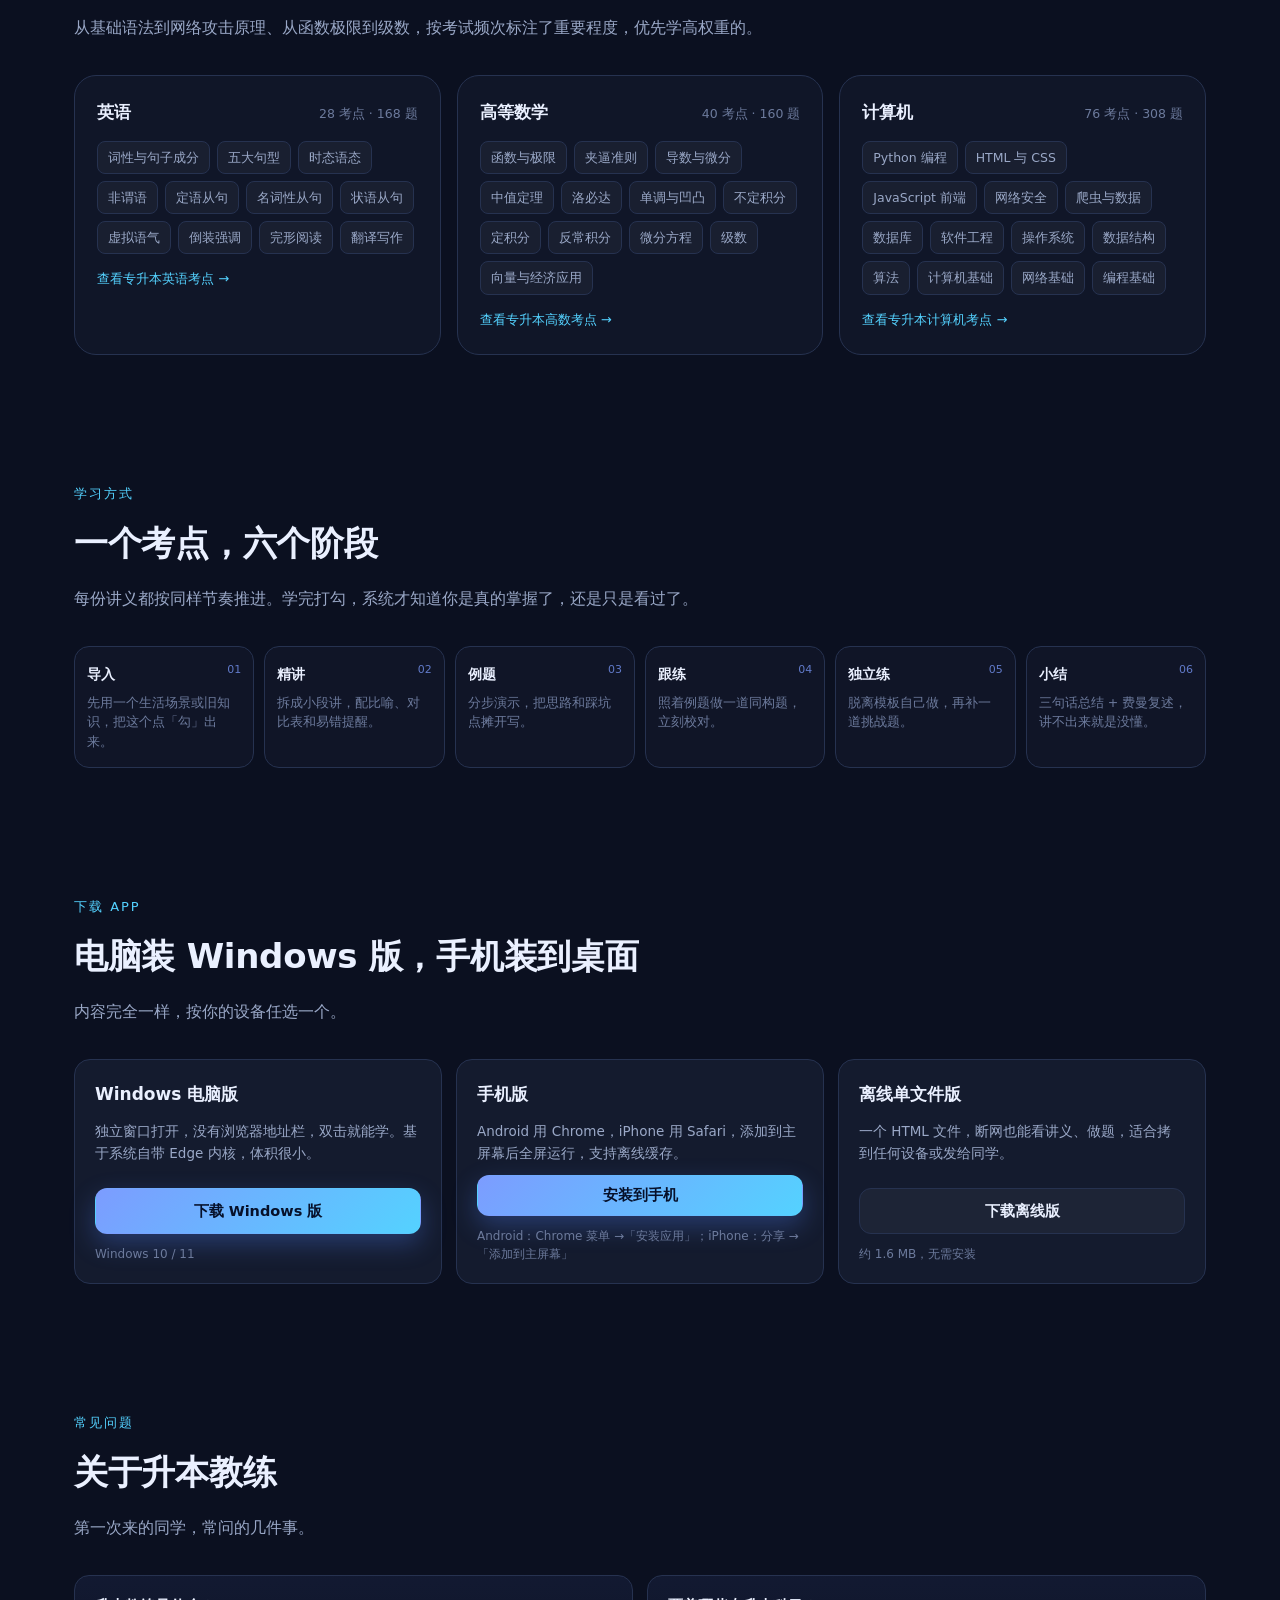
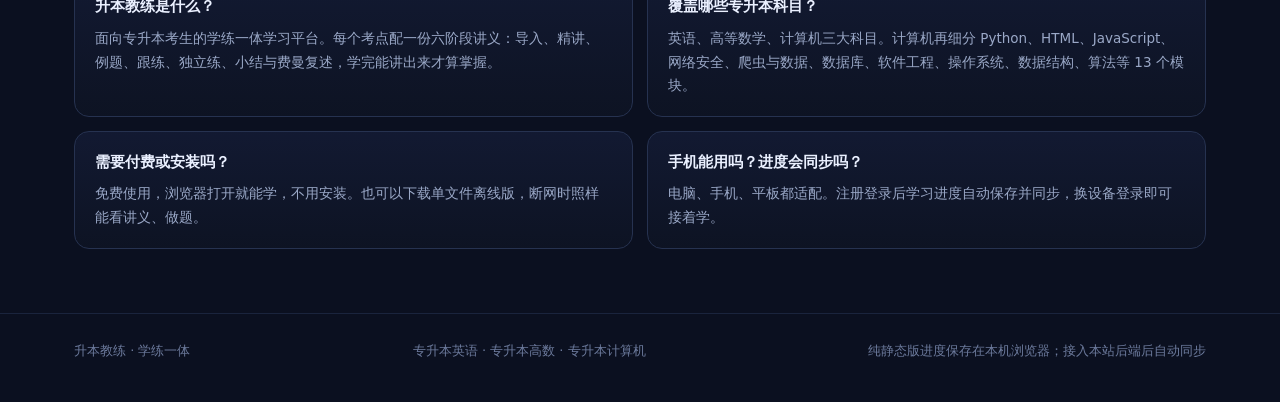
==== commit 75691519: "feat: 开发者本地识别 + PWA 安装 + Windows/手机下载入口" ====
--- a/index.html
+++ b/index.html
@@ -94,8 +94,9 @@
     ]
   }
   </script>
+  <link rel="manifest" href="manifest.webmanifest" />
   <link rel="icon" href="icon.svg" type="image/svg+xml" />
-  <link rel="apple-touch-icon" href="icon.svg" />
+  <link rel="apple-touch-icon" href="apple-touch-icon.png" />
   <style>
     :root {
       --bg: #0b1020;
@@ -322,6 +323,17 @@
       background: rgba(61, 220, 151, .15); border: 1px solid rgba(61, 220, 151, .4);
     }
     .dl-meta { font-size: 12.5px; color: var(--faint); }
+    .dl-grid { display: grid; grid-template-columns: repeat(3, 1fr); gap: 14px; margin-top: 22px; }
+    .dl-card {
+      display: flex; flex-direction: column; gap: 11px;
+      background: var(--panel); border: 1px solid var(--line);
+      border-radius: 16px; padding: 20px;
+    }
+    .dl-card h3 { margin: 0; font-size: 17px; }
+    .dl-card p { margin: 0; flex: 1; font-size: 13.5px; color: var(--dim); line-height: 1.65; }
+    .dl-card small { font-size: 12px; color: var(--faint); line-height: 1.5; }
+    .dl-card .btn { width: 100%; }
+    @media (max-width: 860px) { .dl-grid { grid-template-columns: 1fr; } }
 
     /* ---------- 常见问题 ---------- */
     .faq { display: grid; grid-template-columns: 1fr 1fr; gap: 14px; }
@@ -409,6 +421,8 @@
   </style>
   <script src="js/cloud.config.js"></script>
   <script src="js/cloud.js"></script>
+  <script src="js/backend.config.js"></script>
+  <script src="js/dev.config.js"></script>
   <script src="js/backend.js"></script>
 </head>
 <body>
@@ -604,35 +618,29 @@
 
   <section class="block" id="download">
     <div class="shell">
-      <div class="download-box">
-        <div>
-          <div class="sec-eyebrow">下载或在线</div>
-          <h2>两种方式，内容完全一样</h2>
-          <ul class="dl-list">
-            <li>在线使用：登录后直接进入，支持保存到桌面 / 主屏幕，像 App 一样打开。</li>
-            <li>下载离线版：单个 HTML 文件，双击即用，断网也不影响，进度存在本机。</li>
-            <li>电脑、手机、平板都适配，同一套内容，界面自动调整。</li>
-          </ul>
-          <div class="hero-cta">
-            <button class="btn btn-primary btn-lg" type="button" data-cta="start">登录并开始</button>
-            <a class="btn btn-ghost btn-lg" href="升本教练-单文件版.html" download data-download="升本教练-单文件版.html">下载单文件版</a>
-          </div>
-          <p class="dl-meta">单文件约 1.5 MB，无需安装、无需联网、不收集任何数据。</p>
+      <div class="sec-head">
+        <div class="sec-eyebrow">下载 App</div>
+        <h2>电脑装 Windows 版，手机装到桌面</h2>
+        <p>内容完全一样，按你的设备任选一个。</p>
+      </div>
+      <div class="dl-grid">
+        <div class="dl-card">
+          <h3>Windows 电脑版</h3>
+          <p>独立窗口打开，没有浏览器地址栏，双击就能学。基于系统自带 Edge 内核，体积很小。</p>
+          <a class="btn btn-primary" href="download/ZSB-Coach-Windows.exe" download>下载 Windows 版</a>
+          <small>Windows 10 / 11</small>
         </div>
-        <div class="device" aria-hidden="true">
-          <div class="device-bar"><i></i><i></i><i></i></div>
-          <div class="device-body">
-            <div class="mock-head"><b>文件已就绪</b><span class="pill">离线可用</span></div>
-            <div class="mock-card">
-              <div class="row"><b>升本教练-单文件版.html</b><span>1.5 MB</span></div>
-              <div class="bar green"><i style="width:100%"></i></div>
-            </div>
-            <div class="mock-chips">
-              <span class="chip">双击打开</span>
-              <span class="chip">无需网络</span>
-              <span class="chip">可复制分发</span>
-            </div>
-          </div>
+        <div class="dl-card">
+          <h3>手机版</h3>
+          <p>Android 用 Chrome，iPhone 用 Safari，添加到主屏幕后全屏运行，支持离线缓存。</p>
+          <button class="btn btn-primary" type="button" id="btnPwa">安装到手机</button>
+          <small id="pwaHint">Android：Chrome 菜单 →「安装应用」；iPhone：分享 →「添加到主屏幕」</small>
+        </div>
+        <div class="dl-card">
+          <h3>离线单文件版</h3>
+          <p>一个 HTML 文件，断网也能看讲义、做题，适合拷到任何设备或发给同学。</p>
+          <a class="btn btn-ghost" href="升本教练-单文件版.html" download data-download="升本教练-单文件版.html">下载离线版</a>
+          <small>约 1.6 MB，无需安装</small>
         </div>
       </div>
     </div>
@@ -685,9 +693,9 @@
       <button type="button" data-tab="register">注册</button>
     </div>
     <form id="authForm" autocomplete="off">
-      <div class="field" id="emailWrap" hidden>
-        <label for="accEmail">邮箱</label>
-        <input id="accEmail" name="email" type="email" placeholder="用于登录与跨设备同步" maxlength="80" />
+      <div class="field" id="emailWrap">
+        <label for="accEmail">邮箱 / 手机号</label>
+        <input id="accEmail" name="account" type="text" placeholder="邮箱或 11 位手机号，用于登录" maxlength="80" />
       </div>
       <div class="field">
         <label for="accUser">用户名</label>
@@ -772,6 +780,24 @@
     });
   }
   function session() { return readJSON(SESSION_KEY, null); }
+  var EMAIL_RE = /^[^\s@]+@[^\s@]+\.[^\s@]+$/;
+  var PHONE_RE = /^1[3-9]\d{9}$/;
+  function isContact(v) { return EMAIL_RE.test(v) || PHONE_RE.test(v); }
+  function nickOf(v, fallback) {
+    if (fallback && fallback.length >= 2) return fallback.slice(0, 16);
+    var n = EMAIL_RE.test(v) ? v.split('@')[0] : '同学' + String(v).slice(-4);
+    if (n.length < 2) n = '同学' + String(v).slice(-4);
+    return n.slice(0, 16);
+  }
+  function setDevFlag(on) {
+    try { localStorage.setItem('zsb.dev.flag', on ? '1' : '0'); } catch (e) {}
+  }
+  function markDev(account) {
+    if (!window.ZSB_DEV_EMAIL_HASH) { setDevFlag(false); return; }
+    sha(String(account || '').toLowerCase()).then(function (h) {
+      setDevFlag(h === window.ZSB_DEV_EMAIL_HASH);
+    });
+  }
 
   function renderNav() {
     var box = document.getElementById('navActions');
@@ -798,7 +824,7 @@
   function setMode(next) {
     mode = next;
     confirmWrap.hidden = next !== 'register';
-    emailWrap.hidden = !cloudOn && !backendOn;
+    emailWrap.hidden = false;
     submitBtn.textContent = next === 'register' ? '注册并进入' : '登录';
     document.getElementById('authTitle').textContent = next === 'register'
       ? (cloudOn ? '创建云端账号' : backendOn ? '创建本站账号' : '创建本机账号')
@@ -807,7 +833,7 @@
       ? '账号由云端校验，登录后学习进度会跨设备同步。'
       : backendOn
         ? '账号保存在本站后端，注册后开发者后台会立刻显示，学习进度自动同步。'
-        : '账号保存在本机浏览器，换设备需要重新注册。';
+        : '可用邮箱、手机号或用户名登录；账号保存在本机浏览器。';
     tabButtons.forEach(function (b) { b.classList.toggle('on', b.getAttribute('data-tab') === next); });
     hint.textContent = '';
     hint.className = 'hint';
@@ -861,14 +887,15 @@
 
     if (backendOn) {
       if (mode === 'register') {
-        if (!/^[^\s@]+@[^\s@]+\.[^\s@]+$/.test(email)) { hint.textContent = '请填写有效邮箱（用于找回账号）'; return; }
-        if (user.length < 2) { hint.textContent = '用户名至少 2 个字符'; return; }
+        if (!isContact(email)) { hint.textContent = '请填写有效邮箱或 11 位手机号'; return; }
+        var nick = nickOf(email, user);
         if (pass.length < 6) { hint.textContent = '密码至少 6 位'; return; }
         if (pass !== pass2) { hint.textContent = '两次输入的密码不一致'; return; }
         hint.className = 'hint';
         hint.textContent = '正在注册到本站后端…';
-        backend.signUp(email, pass, user).then(function (r) {
-          finishLogin((r && r.name) || user);
+        backend.signUp(email, pass, nick).then(function (r) {
+          setDevFlag(!!(backend.isAdmin && backend.isAdmin()));
+          finishLogin((r && r.name) || nick);
         }).catch(function (err) {
           hint.className = 'hint';
           hint.textContent = '注册失败：' + (err && err.message ? err.message : '网络异常，稍后再试');
@@ -881,6 +908,7 @@
       hint.className = 'hint';
       hint.textContent = '正在登录…';
       backend.signIn(account, pass).then(function (r) {
+        setDevFlag(!!(backend.isAdmin && backend.isAdmin()));
         finishLogin((r && r.name) || account);
       }).catch(function (err) {
         hint.className = 'hint';
@@ -889,27 +917,41 @@
       return;
     }
 
-    if (user.length < 2) { hint.textContent = '用户名至少 2 个字符'; return; }
+    var ident = (email || user).toLowerCase();
+    if (!ident) { hint.textContent = '请输入邮箱、手机号或用户名'; return; }
+    if (mode === 'register' && !isContact(email)) { hint.textContent = '请填写有效邮箱或 11 位手机号'; return; }
+    if (!pass) { hint.textContent = '请输入密码'; return; }
     if (pass.length < 6) { hint.textContent = '密码至少 6 位'; return; }
     if (mode === 'register' && pass !== pass2) { hint.textContent = '两次输入的密码不一致'; return; }
 
     var accounts = readJSON(ACC_KEY, {});
-    var key = user.toLowerCase();
-
     if (mode === 'register') {
-      if (accounts[key]) { hint.textContent = '这个用户名已经注册过了，直接登录吧'; return; }
-      sha(user + '::' + pass).then(function (hash) {
-        accounts[key] = { user: user, hash: hash, at: Date.now() };
+      if (accounts[ident]) { hint.textContent = '这个邮箱或手机号已经注册过了，直接登录吧'; return; }
+      var nick = nickOf(email, user);
+      sha(ident + '::' + pass).then(function (hash) {
+        accounts[ident] = { user: nick, account: email, base: ident, hash: hash, at: Date.now() };
         writeJSON(ACC_KEY, accounts);
-        finishLogin(user);
+        markDev(ident);
+        finishLogin(nick);
       });
       return;
     }
 
-    var acc = accounts[key];
+    var acc = accounts[ident];
+    if (!acc) {
+      Object.keys(accounts).some(function (k) {
+        var a = accounts[k];
+        if ((a.user || '').toLowerCase() === ident || (a.account || '').toLowerCase() === ident) {
+          acc = a;
+          return true;
+        }
+        return false;
+      });
+    }
     if (!acc) { hint.textContent = '没有找到这个账号，先点上面的「注册」'; return; }
-    sha(acc.user + '::' + pass).then(function (hash) {
+    sha((acc.base || acc.user) + '::' + pass).then(function (hash) {
       if (hash !== acc.hash) { hint.textContent = '密码不正确，再试一次'; return; }
+      markDev(ident);
       finishLogin(acc.user);
     });
   });
@@ -976,6 +1018,30 @@
     writeJSON(SESSION_KEY, { user: cu.name || (cu.email || '').split('@')[0], at: Date.now() });
   }
 
+  var pwaPrompt = null;
+  window.addEventListener('beforeinstallprompt', function (e) {
+    e.preventDefault();
+    pwaPrompt = e;
+  });
+  var pwaBtn = document.getElementById('btnPwa');
+  if (pwaBtn) {
+    pwaBtn.addEventListener('click', function () {
+      if (pwaPrompt) {
+        pwaPrompt.prompt();
+        pwaPrompt.userChoice.then(function () { pwaPrompt = null; });
+        return;
+      }
+      var ua = navigator.userAgent || '';
+      if (/iPhone|iPad|iPod/.test(ua)) {
+        alert('iPhone / iPad：点 Safari 底部的「分享」按钮，选择「添加到主屏幕」。');
+      } else if (/Android/.test(ua)) {
+        alert('Android：用 Chrome 打开本页，点右上角「⋮」菜单，选「安装应用」或「添加到主屏幕」。');
+      } else {
+        alert('电脑：用 Edge 或 Chrome 打开本页，点地址栏右侧的「安装」图标即可装成桌面应用。');
+      }
+    });
+  }
+
   renderNav();
 })();
 </script>
